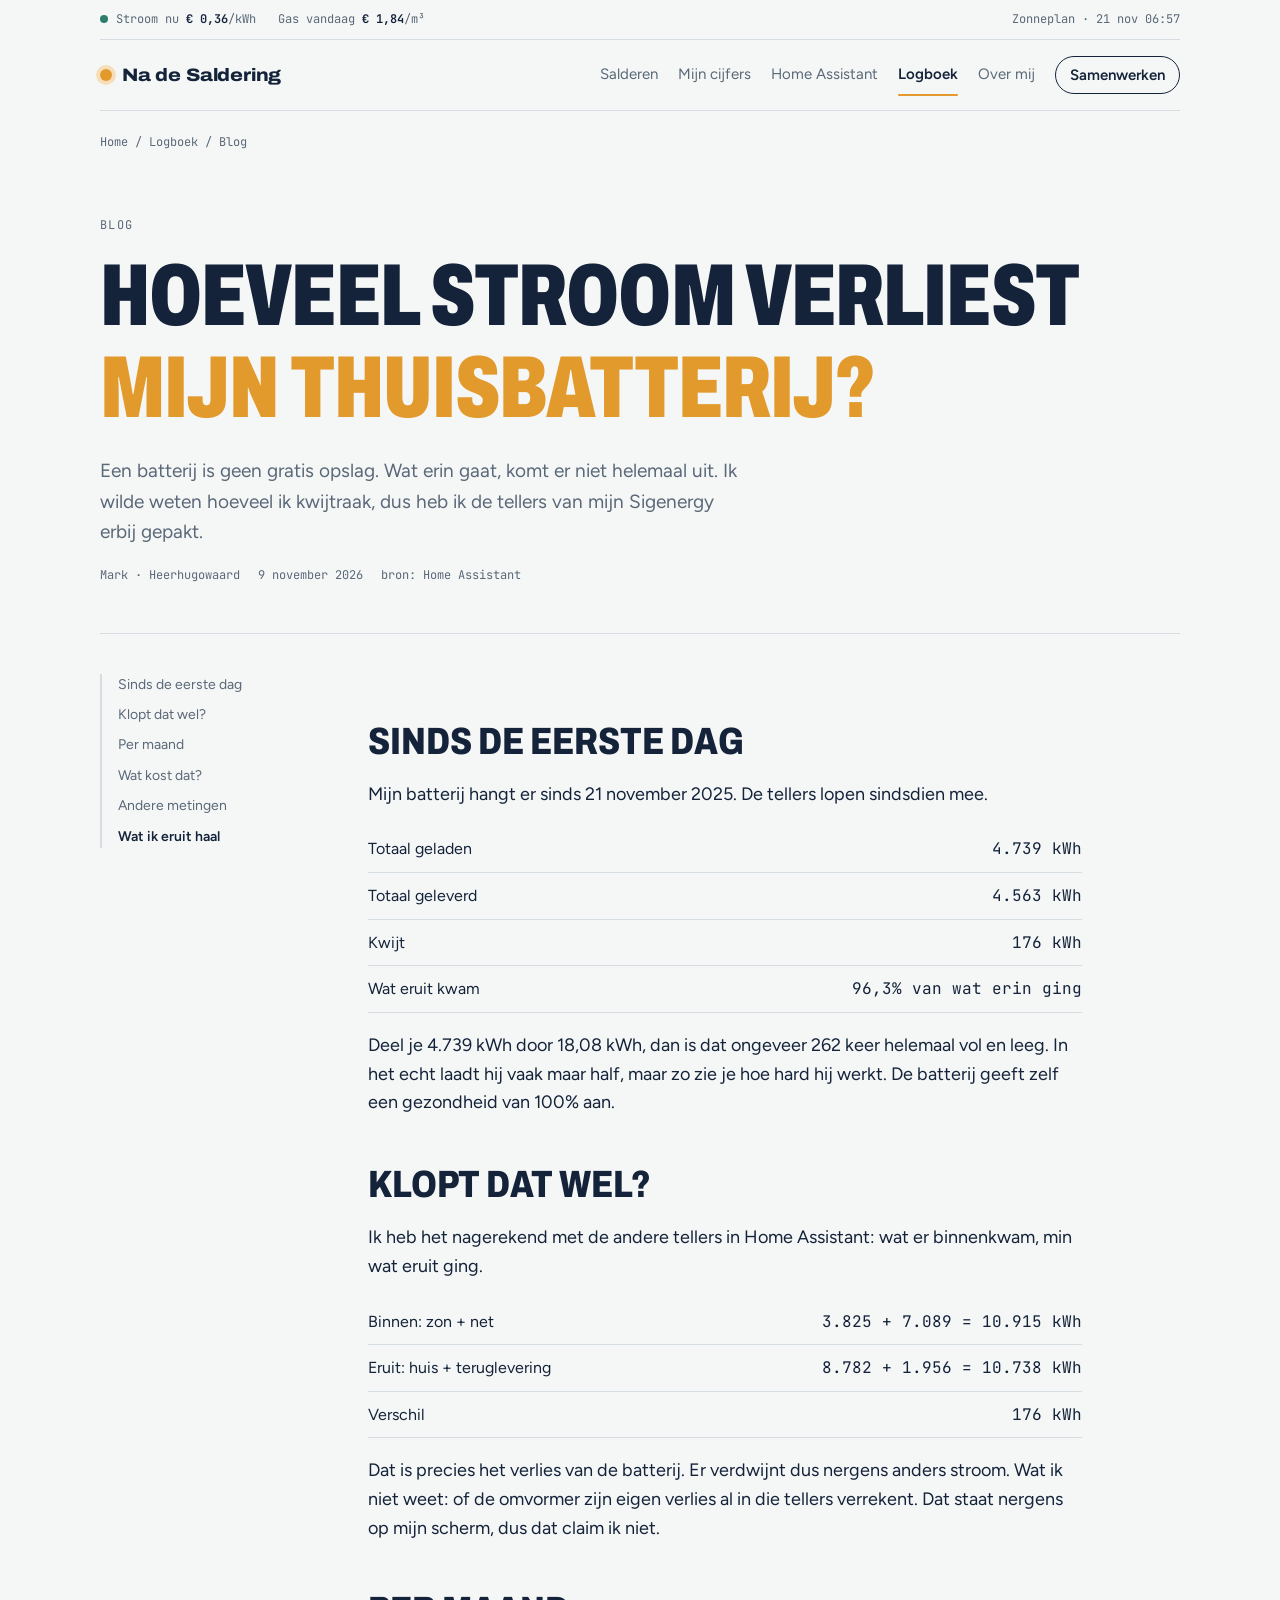
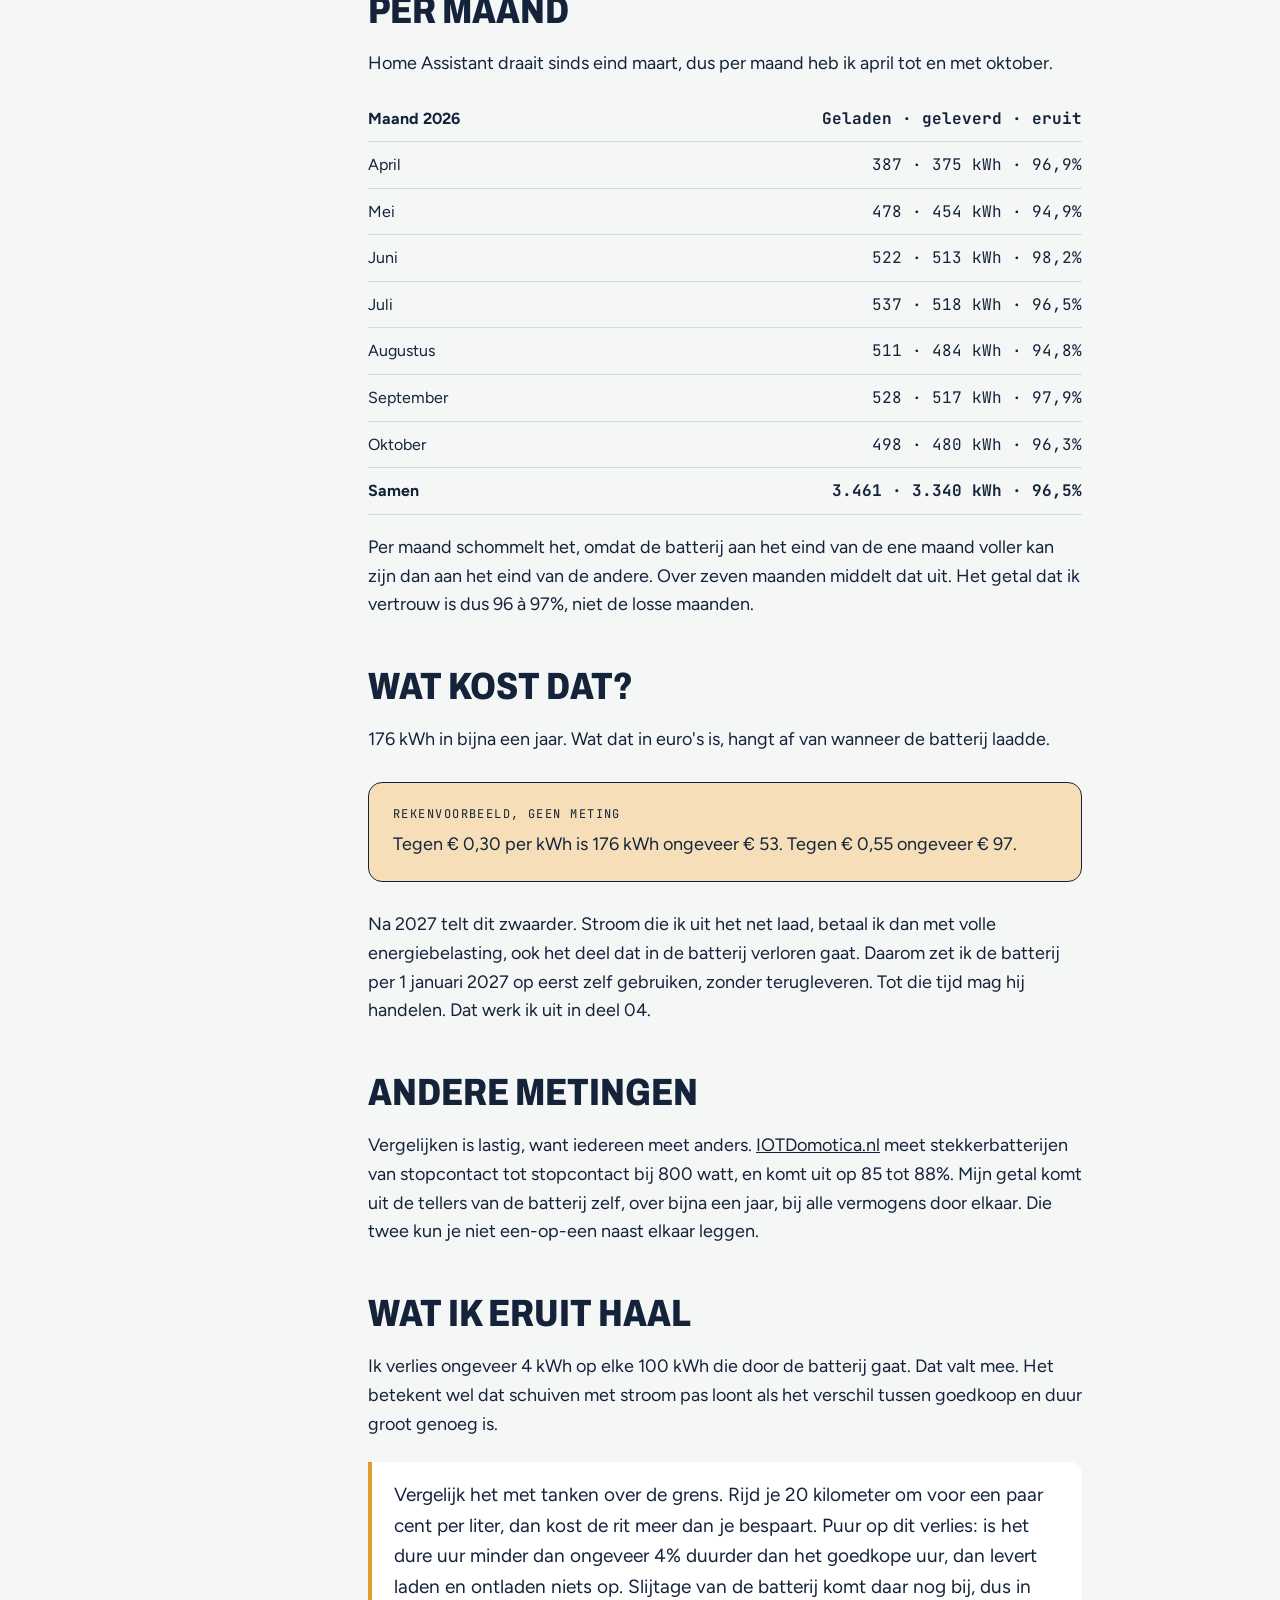
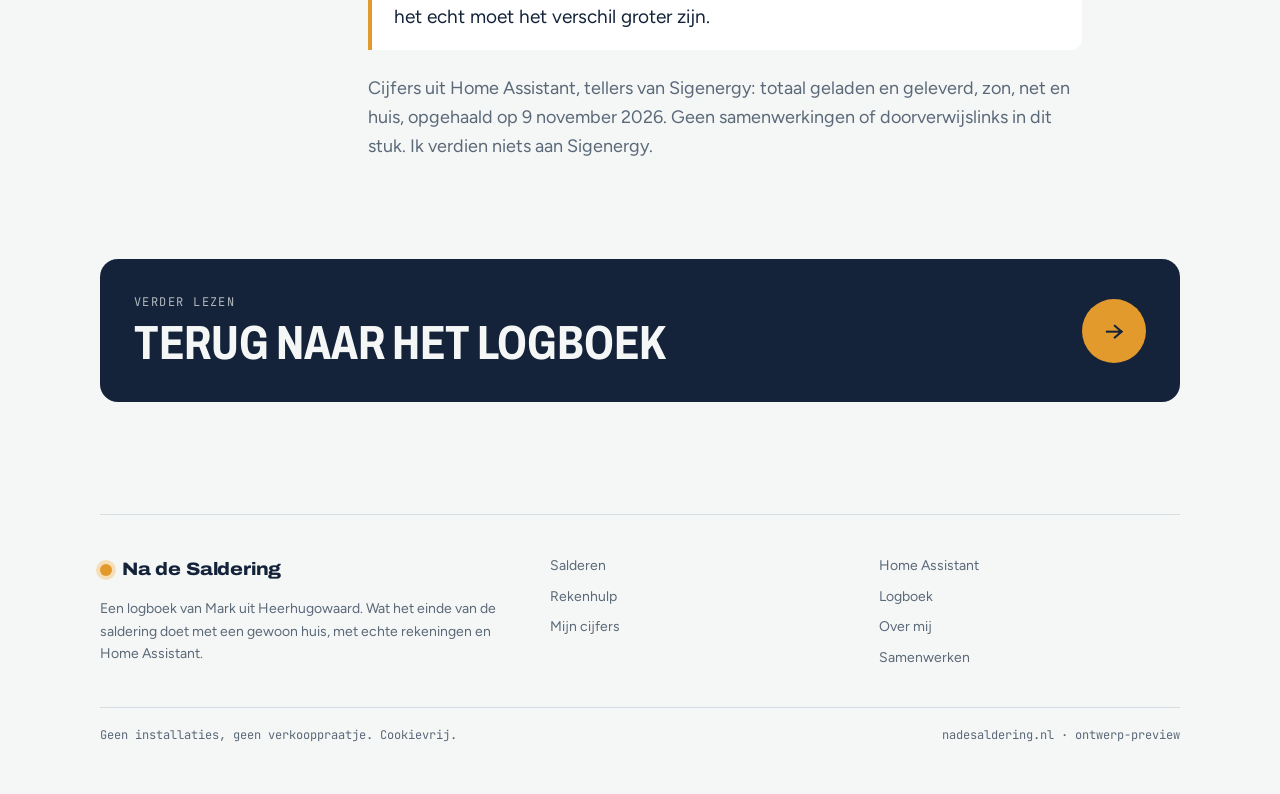
==== batterij-rendement.html @ 63f134e2 "Dagcijfers 21-11-2026 Co-Authored-By: Claude Opus 5.5 <noreply@anthropic.com> Claude-Session: https:" ====
<!doctype html><html lang="nl"><head><meta charset="utf-8"><meta name="viewport" content="width=device-width,initial-scale=1,viewport-fit=cover"><title>Blog: Hoeveel stroom verliest <em>mijn thuisbatterij?</em> · Na de Saldering</title><meta name="description" content="Een batterij is geen gratis opslag. Wat erin gaat, komt er niet helemaal uit. Ik wilde weten hoeveel ik kwijtraak, dus heb ik de tellers van mijn Sigenergy erbij gepakt."><meta name="claude:viewport-fit-sides" content="cover"><link rel="preconnect" href="https://fonts.googleapis.com"><link rel="preconnect" href="https://fonts.gstatic.com" crossorigin><link rel="stylesheet" href="https://fonts.googleapis.com/css2?family=Archivo:wdth,wght@62..125,400..900&family=Figtree:wght@400;500;600&family=JetBrains+Mono:wght@400;600&display=swap"><link rel="stylesheet" href="style.css"><script>document.documentElement.classList.add("js")</script></head><body><div class="progress" aria-hidden="true"></div><a class="skip" href="#main">Naar de inhoud</a>
<div class="bar"><div class="wrap">
  <div class="ticker mono" aria-label="Prijzen bij mij thuis, momentopname">
    <span><i class="dot"></i>Stroom nu <b>€ 0,36</b>/kWh</span>
    <span>Gas vandaag <b>€ 1,84</b>/m³</span>
    <span class="t-src">Zonneplan · 21 nov 06:57</span>
  </div>
  <header class="top">
    <a class="logo" href="index.html"><i></i>Na de Saldering</a>
    <button class="menu-btn" aria-expanded="false" aria-controls="menu"><span></span>Menu</button>
    <nav class="top-nav" id="menu" aria-label="Hoofdmenu"><a href="salderen.html">Salderen</a><a href="mijn-cijfers.html">Mijn cijfers</a><a href="home-assistant.html">Home Assistant</a><a href="logboek.html" aria-current="page">Logboek</a><a href="over.html">Over mij</a><a href="samenwerken.html">Samenwerken</a></nav>
  </header>
</div></div><div class="wrap"><main id="main"><div class="crumbs"><a href="index.html">Home</a> / <a href="logboek.html">Logboek</a> / Blog</div><div class="phero" style="grid-template-columns:1fr"><div><div class="eyebrow">Blog</div><h1>Hoeveel stroom verliest <em>mijn thuisbatterij?</em></h1><p class="lede">Een batterij is geen gratis opslag. Wat erin gaat, komt er niet helemaal uit. Ik wilde weten hoeveel ik kwijtraak, dus heb ik de tellers van mijn Sigenergy erbij gepakt.</p><div class="meta-row"><span>Mark · Heerhugowaard</span><span>9 november 2026</span><span>bron: Home Assistant</span></div></div></div><section style="padding-top:40px"><div class="art-layout"><nav class="toc" aria-label="In dit deel"><a href="#totaal">Sinds de eerste dag</a><a href="#klopt">Klopt dat wel?</a><a href="#maand">Per maand</a><a href="#kost">Wat kost dat?</a><a href="#anders">Andere metingen</a><a href="#les">Wat ik eruit haal</a></nav><article class="prose"><h2 id="totaal">Sinds de eerste dag</h2>
<p>Mijn batterij hangt er sinds 21 november 2025. De tellers lopen sindsdien mee.</p>
<table><tr><td>Totaal geladen</td><td>4.739 kWh</td></tr><tr><td>Totaal geleverd</td><td>4.563 kWh</td></tr><tr><td>Kwijt</td><td>176 kWh</td></tr><tr><td>Wat eruit kwam</td><td>96,3% van wat erin ging</td></tr></table>
<p>Deel je 4.739 kWh door 18,08 kWh, dan is dat ongeveer 262 keer helemaal vol en leeg. In het echt laadt hij vaak maar half, maar zo zie je hoe hard hij werkt. De batterij geeft zelf een gezondheid van 100% aan.</p>
<h2 id="klopt">Klopt dat wel?</h2>
<p>Ik heb het nagerekend met de andere tellers in Home Assistant: wat er binnenkwam, min wat eruit ging.</p>
<table><tr><td>Binnen: zon + net</td><td>3.825 + 7.089 = 10.915 kWh</td></tr><tr><td>Eruit: huis + teruglevering</td><td>8.782 + 1.956 = 10.738 kWh</td></tr><tr><td>Verschil</td><td>176 kWh</td></tr></table>
<p>Dat is precies het verlies van de batterij. Er verdwijnt dus nergens anders stroom. Wat ik niet weet: of de omvormer zijn eigen verlies al in die tellers verrekent. Dat staat nergens op mijn scherm, dus dat claim ik niet.</p>
<h2 id="maand">Per maand</h2>
<p>Home Assistant draait sinds eind maart, dus per maand heb ik april tot en met oktober.</p>
<table><tr><td><b>Maand 2026</b></td><td><b>Geladen · geleverd · eruit</b></td></tr><tr><td>April</td><td>387 · 375 kWh · 96,9%</td></tr><tr><td>Mei</td><td>478 · 454 kWh · 94,9%</td></tr><tr><td>Juni</td><td>522 · 513 kWh · 98,2%</td></tr><tr><td>Juli</td><td>537 · 518 kWh · 96,5%</td></tr><tr><td>Augustus</td><td>511 · 484 kWh · 94,8%</td></tr><tr><td>September</td><td>528 · 517 kWh · 97,9%</td></tr><tr><td>Oktober</td><td>498 · 480 kWh · 96,3%</td></tr><tr><td><b>Samen</b></td><td><b>3.461 · 3.340 kWh · 96,5%</b></td></tr></table>
<p>Per maand schommelt het, omdat de batterij aan het eind van de ene maand voller kan zijn dan aan het eind van de andere. Over zeven maanden middelt dat uit. Het getal dat ik vertrouw is dus 96 à 97%, niet de losse maanden.</p>
<h2 id="kost">Wat kost dat?</h2>
<p>176 kWh in bijna een jaar. Wat dat in euro's is, hangt af van wanneer de batterij laadde.</p>
<div class="callout"><div class="eyebrow">Rekenvoorbeeld, geen meting</div><p>Tegen € 0,30 per kWh is 176 kWh ongeveer € 53. Tegen € 0,55 ongeveer € 97.</p></div>
<p>Na 2027 telt dit zwaarder. Stroom die ik uit het net laad, betaal ik dan met volle energiebelasting, ook het deel dat in de batterij verloren gaat. Daarom zet ik de batterij per 1 januari 2027 op eerst zelf gebruiken, zonder terugleveren. Tot die tijd mag hij handelen. Dat werk ik uit in deel 04.</p>
<h2 id="anders">Andere metingen</h2>
<p>Vergelijken is lastig, want iedereen meet anders. <a href="https://iotdomotica.nl/" rel="noopener">IOTDomotica.nl</a> meet stekkerbatterijen van stopcontact tot stopcontact bij 800 watt, en komt uit op 85 tot 88%. Mijn getal komt uit de tellers van de batterij zelf, over bijna een jaar, bij alle vermogens door elkaar. Die twee kun je niet een-op-een naast elkaar leggen.</p>
<h2 id="les">Wat ik eruit haal</h2>
<p>Ik verlies ongeveer 4 kWh op elke 100 kWh die door de batterij gaat. Dat valt mee. Het betekent wel dat schuiven met stroom pas loont als het verschil tussen goedkoop en duur groot genoeg is.</p>
<blockquote>Vergelijk het met tanken over de grens. Rijd je 20 kilometer om voor een paar cent per liter, dan kost de rit meer dan je bespaart. Puur op dit verlies: is het dure uur minder dan ongeveer 4% duurder dan het goedkope uur, dan levert laden en ontladen niets op. Slijtage van de batterij komt daar nog bij, dus in het echt moet het verschil groter zijn.</blockquote>
<p class="note">Cijfers uit Home Assistant, tellers van Sigenergy: totaal geladen en geleverd, zon, net en huis, opgehaald op 9 november 2026. Geen samenwerkingen of doorverwijslinks in dit stuk. Ik verdien niets aan Sigenergy.</p></article></div></section><section class="end rv"><a class="next" href="logboek.html"><div><div class="eyebrow">Verder lezen</div><h2>Terug naar het logboek</h2></div><span class="arr" aria-hidden="true">→</span></a></section></main><footer class="foot">
  <div><a class="logo" href="index.html"><i></i>Na de Saldering</a>
    <p>Een logboek van Mark uit Heerhugowaard. Wat het einde van de saldering doet met een gewoon huis, met echte rekeningen en Home Assistant.</p></div>
  <div><ul><li><a href="salderen.html">Salderen</a></li><li><a href="salderen.html#rekenhulp">Rekenhulp</a></li><li><a href="mijn-cijfers.html">Mijn cijfers</a></li></ul></div>
  <div><ul><li><a href="home-assistant.html">Home Assistant</a></li><li><a href="logboek.html">Logboek</a></li><li><a href="over.html">Over mij</a></li><li><a href="samenwerken.html">Samenwerken</a></li></ul></div>
  <div class="fine"><span>Geen installaties, geen verkooppraatje. Cookievrij.</span><span>nadesaldering.nl · ontwerp-preview</span></div>
</footer></div><script src="app.js"></script></body></html>
---- style.css ----
:root{
  --paper:#F5F7F6;      /* koel papierwit */
  --ink:#14233A;        /* inktblauw, meterkast */
  --muted:#5A6878;
  --line:#D6DDE2;
  --sun:#E39A2D;        /* zonnestroom */
  --sun-soft:#F6DFB8;
  --grid:#2F7D6B;       /* goedkoop uur */
  --card:#FFFFFF;
  --f-display:"Archivo","Arial Narrow",system-ui,sans-serif;
  --f-body:"Figtree",system-ui,-apple-system,"Segoe UI",sans-serif;
  --f-mono:"JetBrains Mono",ui-monospace,"SFMono-Regular",Menlo,monospace;
}
@media (prefers-color-scheme: dark){:root:not([data-theme="light"]){
  --paper:#0E1622;--ink:#E7ECF1;--muted:#9AA8B8;--line:#253246;--sun:#F0AE4A;--sun-soft:#3A2E1C;--grid:#4FB39B;--card:#152031;color-scheme:dark}}
:root[data-theme="dark"]{--paper:#0E1622;--ink:#E7ECF1;--muted:#9AA8B8;--line:#253246;--sun:#F0AE4A;--sun-soft:#3A2E1C;--grid:#4FB39B;--card:#152031;color-scheme:dark}

*{box-sizing:border-box}
body{background:var(--paper);color:var(--ink);font-family:var(--f-body);font-size:17px;line-height:1.6;
  padding-left:max(16px,env(safe-area-inset-left,0px));padding-right:max(16px,env(safe-area-inset-right,0px))}
.wrap{max-width:1080px;margin:0 auto}
a{color:inherit}
:focus-visible{outline:2px solid var(--sun);outline-offset:3px}
h1,h2,h3{font-family:var(--f-display);text-wrap:balance;margin:0;line-height:1.05}
.eyebrow{font-family:var(--f-mono);font-size:12px;letter-spacing:.12em;text-transform:uppercase;color:var(--muted)}
.mono{font-family:var(--f-mono);font-variant-numeric:tabular-nums}

/* top */
header.top{display:flex;justify-content:space-between;align-items:center;gap:16px;padding-block:22px;border-bottom:1px solid var(--line)}
.logo{font-family:var(--f-display);font-weight:800;font-stretch:115%;font-size:18px;letter-spacing:-.01em;display:flex;align-items:center;gap:10px}
.logo i{width:12px;height:12px;border-radius:50%;background:var(--sun);box-shadow:0 0 0 4px var(--sun-soft)}
nav.top-nav{display:flex;gap:20px;font-size:15px;color:var(--muted)}
nav.top-nav a{text-decoration:none}
nav.top-nav a:hover{color:var(--ink)}
@media (max-width:640px){nav.top-nav{display:none}}

/* hero */
.hero{display:grid;grid-template-columns:1.05fr 1fr;gap:48px;align-items:center;padding-block:56px 40px}
.hero>*{min-width:0}
.hero h1{font-size:clamp(40px,6.4vw,76px);font-weight:850;font-stretch:72%;letter-spacing:-.01em;text-transform:uppercase}
.hero h1 em{font-style:normal;color:var(--sun)}
.lede{font-size:19px;color:var(--muted);max-width:34em;margin:22px 0 28px}
.meter{display:inline-flex;align-items:stretch;border:1.5px solid var(--ink);border-radius:6px;overflow:hidden;background:var(--card)}
.meter .cell{padding:10px 14px;text-align:center;border-right:1px solid var(--line)}
.meter .cell:last-child{border-right:0}
.meter b{display:block;font-family:var(--f-mono);font-size:30px;font-weight:600;font-variant-numeric:tabular-nums;line-height:1}
.meter span{font-family:var(--f-mono);font-size:10px;letter-spacing:.14em;text-transform:uppercase;color:var(--muted)}
.meter-cap{margin-top:10px;font-size:14px;color:var(--muted)}
@media (max-width:860px){.hero{grid-template-columns:1fr;gap:32px;padding-block:36px 24px}}

/* chart */
.chart{background:var(--card);border:1px solid var(--line);border-radius:14px;padding:18px 18px 14px}
.chart-head{display:flex;justify-content:space-between;gap:12px;align-items:baseline;flex-wrap:wrap}
.chart-head strong{font-family:var(--f-display);font-stretch:90%;font-size:18px}
canvas{display:block;width:100%;height:auto;aspect-ratio:16/10;max-width:100%}
.legend{display:flex;flex-wrap:wrap;gap:8px 18px;font-size:13px;color:var(--muted);margin-top:8px}
.legend i{display:inline-block;width:14px;height:4px;border-radius:2px;margin-right:6px;vertical-align:middle}
.days{display:flex;gap:4px;background:var(--paper);border-radius:999px;padding:3px}
.days button{font:600 12px var(--f-mono);border:0;background:none;color:var(--muted);padding:6px 10px;border-radius:999px;cursor:pointer}
.days button[aria-selected="true"]{background:var(--ink);color:var(--paper)}
.readout{display:flex;align-items:baseline;gap:10px;margin:10px 0 2px;font-size:13px;color:var(--muted)}
.readout b{font-size:26px;color:var(--ink);font-weight:600}
.readout #pgroup.low{color:var(--grid);font-weight:600}
.readout #pgroup.high{color:var(--sun);font-weight:600}
.chips{display:flex;flex-wrap:wrap;gap:8px;margin-top:12px}
.chip{font-family:var(--f-mono);font-size:12px;padding:6px 10px;border-radius:999px;border:1px solid var(--line);color:var(--muted);transition:all .35s}
.chip.on{background:var(--grid);border-color:var(--grid);color:#fff}
.note{font-size:12px;color:var(--muted);margin-top:10px}

/* sections */
section{padding-block:56px;border-top:1px solid var(--line)}
.sec-head{display:grid;grid-template-columns:220px 1fr;gap:24px;margin-bottom:28px}
.sec-head h2{font-size:clamp(28px,4vw,44px);font-weight:800;font-stretch:80%;text-transform:uppercase}
@media (max-width:720px){.sec-head{grid-template-columns:1fr;gap:8px}}

/* before/after */
.compare{display:grid;grid-template-columns:1fr 1fr;gap:0;border:1.5px solid var(--ink);border-radius:14px;overflow:hidden}
.compare>div{padding:26px;min-width:0}
.compare>div+div{border-left:1.5px solid var(--ink);background:var(--sun-soft)}
.compare h3{font-size:22px;font-stretch:90%;margin:6px 0 12px}
.compare ul{margin:0;padding-left:18px;display:grid;gap:8px}
@media (max-width:720px){.compare{grid-template-columns:1fr}.compare>div+div{border-left:0;border-top:1.5px solid var(--ink)}}

/* logbook */
.log{display:grid;gap:14px}
.entry{display:grid;grid-template-columns:120px 1fr auto;gap:24px;align-items:start;padding:22px 24px;background:var(--card);border:1px solid var(--line);border-radius:12px;transition:transform .25s, border-color .25s}
.entry:hover{transform:translateX(4px);border-color:var(--sun)}
.entry>*{min-width:0}
.entry .no{font-family:var(--f-mono);font-size:13px;color:var(--muted)}
.entry h3{font-size:24px;font-stretch:88%;font-weight:750;margin-bottom:6px}
.entry p{margin:0;color:var(--muted)}
.stamp{font-family:var(--f-mono);font-size:11px;letter-spacing:.12em;text-transform:uppercase;border:1.5px solid var(--sun);color:var(--sun);padding:5px 9px;border-radius:4px;transform:rotate(-3deg);white-space:nowrap}
@media (max-width:720px){.entry{grid-template-columns:1fr;gap:8px}.stamp{justify-self:start}}

/* questions */
.qs{display:grid;grid-template-columns:repeat(2,1fr);gap:0;counter-reset:q}
.qs li{list-style:none;padding:18px 0;border-bottom:1px solid var(--line);font-family:var(--f-display);font-stretch:90%;font-size:21px;font-weight:600;padding-right:24px}
.qs li span{display:block;font-family:var(--f-body);font-size:15px;font-weight:400;color:var(--muted);margin-top:4px}
.qs{padding:0;margin:0}
@media (max-width:720px){.qs{grid-template-columns:1fr}}

/* about */
.about{display:grid;grid-template-columns:1fr 1fr;gap:40px}
.about>*{min-width:0}
.about p{margin:0 0 14px;max-width:36em}
.promise{border-left:3px solid var(--grid);padding:4px 0 4px 20px}
.promise h3{font-size:20px;font-stretch:90%;margin-bottom:10px}
.promise ul{margin:0;padding-left:18px;display:grid;gap:6px;color:var(--muted)}
@media (max-width:720px){.about{grid-template-columns:1fr}}

/* my numbers */
.intro{color:var(--muted);max-width:40em;margin:-8px 0 24px}
.tiles{display:grid;grid-template-columns:repeat(4,1fr);gap:12px}
.tile{background:var(--card);border:1px solid var(--line);border-radius:12px;padding:18px;min-width:0}
.tile b{display:block;font-size:clamp(28px,3.6vw,40px);font-weight:600;line-height:1.1;margin:8px 0 4px}
.tile small{font-size:13px;color:var(--muted)}
.tile.sun b{color:var(--sun)}
@media (max-width:820px){.tiles{grid-template-columns:repeat(2,1fr)}}
.bars-card{margin:16px 0 0;background:var(--card);border:1px solid var(--line);border-radius:14px;padding:18px}
.bars{display:grid;grid-template-columns:repeat(12,1fr);gap:6px;height:240px;align-items:end;margin-top:14px;border-bottom:1px solid var(--line)}
.bars .m{display:flex;flex-direction:column;align-items:center;height:100%;min-width:0;position:relative}
.bars .pair{flex:1;display:flex;align-items:flex-end;gap:2px;width:100%;justify-content:center}
.bars .b{width:42%;max-width:16px;border-radius:3px 3px 0 0;height:0;transition:height 1s cubic-bezier(.2,.7,.2,1)}
.bars .b.a{background:var(--ink)}
.bars .b.t{background:var(--sun)}
.bars .lbl{font-family:var(--f-mono);font-size:10px;color:var(--muted);position:absolute;bottom:-20px}
.bars .m:hover .tip,.bars .m:focus .tip{opacity:1}
.tip{position:absolute;bottom:calc(100% - 8px);left:50%;transform:translateX(-50%);background:var(--ink);color:var(--paper);font-family:var(--f-mono);font-size:11px;padding:6px 8px;border-radius:6px;white-space:nowrap;opacity:0;pointer-events:none;transition:opacity .2s;z-index:2}
.bars-card .legend{margin-top:28px}
.bars-card{overflow:hidden}
.bars .m:nth-child(-n+3) .tip{left:0;transform:none}
.bars .m:nth-last-child(-n+3) .tip{left:auto;right:0;transform:none}
.insight{display:grid;grid-template-columns:1.1fr 1fr;gap:28px;margin-top:16px;border:1.5px solid var(--ink);border-radius:14px;padding:26px;background:var(--card)}
.insight>*{min-width:0}
.insight h3{font-size:clamp(22px,2.6vw,30px);font-stretch:85%;margin:8px 0 12px}
.insight p{margin:0;color:var(--muted)}
.sum{background:var(--paper);border-radius:10px;padding:16px 18px;font-size:14px}
.sum>div{display:flex;justify-content:space-between;gap:12px;padding:4px 0}
.sum .tot{border-top:1.5px solid var(--ink);margin-top:4px;padding-top:8px;font-weight:600}
.sum .big span:last-child{color:var(--sun);font-size:22px}
.sum .gap{height:10px}
.sum-note{font-family:var(--f-body);font-size:12px;margin:10px 0 0!important}
@media (max-width:760px){.insight{grid-template-columns:1fr;padding:20px}}
.who{display:grid;grid-template-columns:150px 1fr;gap:24px;align-items:start}
.who>*{min-width:0}
.who img{width:100%;height:auto;border-radius:12px;display:block;filter:saturate(.9)}
.setup{margin:18px 0 0;display:grid;gap:0;border-top:1px solid var(--line)}
.setup div{display:flex;justify-content:space-between;gap:12px;padding:8px 0;border-bottom:1px solid var(--line);font-size:15px}
.setup dt{color:var(--muted)}
.setup dd{margin:0;font-weight:600;text-align:right}
@media (max-width:520px){.who{grid-template-columns:1fr}.who img{max-width:160px}}

/* ticker + home */
.ticker{display:flex;flex-wrap:wrap;gap:6px 22px;align-items:center;font-size:12px;padding:10px 0;color:var(--muted);border-bottom:1px solid var(--line)}
.ticker b{color:var(--ink);font-weight:600}
.ticker .t-src{margin-left:auto}
.ticker .dot{display:inline-block;width:8px;height:8px;border-radius:50%;background:var(--grid);margin-right:8px;vertical-align:0}
@media (prefers-reduced-motion:no-preference){.ticker .dot{animation:pulse 2s ease-in-out infinite}@keyframes pulse{50%{opacity:.3}}}
@media (max-width:520px){.ticker .t-src{margin-left:0}}
.home-grid{display:grid;grid-template-columns:repeat(3,1fr);gap:12px}
.hcard{background:var(--card);border:1px solid var(--line);border-left:4px solid var(--ink);border-radius:10px;padding:16px 18px;min-width:0}
.hcard span{display:block;font-size:14px;color:var(--muted)}
.hcard b{display:block;font-size:clamp(26px,3vw,34px);font-weight:600;margin-top:4px}
.hcard small{font-size:14px;color:var(--muted);font-weight:400}
.hcard.c-sun{border-left-color:var(--sun)}.hcard.c-bat{border-left-color:var(--grid)}
@media (max-width:720px){.home-grid{grid-template-columns:repeat(2,1fr)}}
.selfuse{display:flex;align-items:baseline;gap:12px;flex-wrap:wrap;margin:-4px 0 18px;font-size:15px;color:var(--muted)}
.selfuse b{font-size:28px;color:var(--grid);font-weight:600}

/* month log */
.monthlog{margin-top:16px;background:var(--card);border:1px solid var(--line);border-radius:14px;padding:24px}
.monthlog h3{font-size:clamp(22px,2.6vw,30px);font-stretch:85%;margin-top:8px}
.mrow{display:grid;grid-template-columns:90px 1fr 1fr 70px 1.4fr;gap:14px;padding:12px 0;border-top:1px solid var(--line);font-size:14px;align-items:start}
.mrow>*{min-width:0}
.mhead{font-family:var(--f-mono);font-size:11px;letter-spacing:.1em;text-transform:uppercase;color:var(--muted);border-top:0}
.mrow.pending{color:var(--muted)}
@media (max-width:720px){.mhead{display:none}.mrow{grid-template-columns:1fr 1fr;gap:4px 12px}.mrow>span:first-child,.mrow>span:last-child{grid-column:1/-1}}

/* home assistant */
.inv{display:grid;grid-template-columns:repeat(4,1fr);gap:12px}
.inv-card{background:var(--card);border:1px solid var(--line);border-radius:14px;padding:20px;min-width:0}
.inv-card.big{grid-column:span 2;grid-row:span 2}
.inv-head{display:flex;align-items:center;gap:10px;margin-bottom:12px}
.inv-head h3{font-size:20px;font-stretch:90%}
.inv-ico{width:34px;height:34px;border-radius:10px;background:var(--paper);display:grid;place-items:center;font-size:17px}
.kit{list-style:none;margin:0;padding:0}
.kit li{padding:10px 0;border-top:1px solid var(--line)}
.kit li:first-child{border-top:0}
.kit b{display:block;font-size:16px}
.kit span{font-size:14px;color:var(--muted)}
.tags{list-style:none;margin:0;padding:0;display:flex;flex-wrap:wrap;gap:6px}
.tags li{font-size:13px;padding:5px 10px;border-radius:999px;background:var(--paper);border:1px solid var(--line)}
@media (max-width:900px){.inv{grid-template-columns:1fr 1fr}.inv-card.big{grid-column:1/-1;grid-row:auto}}
@media (max-width:520px){.inv{grid-template-columns:1fr}}
.sub{font-size:clamp(22px,2.6vw,30px);font-stretch:85%;margin:40px 0 16px}
.autos{display:grid;gap:12px}
.auto{display:grid;grid-template-columns:1fr auto 2fr;gap:18px;align-items:start;background:var(--card);border:1px solid var(--line);border-radius:12px;padding:18px 22px}
.auto>*{min-width:0}
.auto .eyebrow{display:block;margin-bottom:4px}
.auto .when{font-family:var(--f-display);font-stretch:90%;font-size:19px;font-weight:650}
.auto .then{color:var(--muted)}
.auto .then b{color:var(--ink)}
.auto .arrow{font-size:24px;color:var(--grid);line-height:1.6}
.auto.todo{border-style:dashed;border-color:var(--sun)}
.auto.todo .arrow{color:var(--sun)}
.receipt{display:flex;justify-content:space-between;gap:10px;flex-wrap:wrap;margin-top:10px;padding:10px 12px;background:var(--paper);border-radius:8px;font-size:12px;color:var(--ink)}
.receipt b{color:var(--grid)}
@media (max-width:720px){.auto{grid-template-columns:1fr;gap:6px}.auto .arrow{transform:rotate(90deg);justify-self:start}}
.timeline{list-style:none;margin:0 0 0 7px;padding:0;border-left:2px solid var(--line)}
.timeline li{position:relative;padding:0 0 18px 24px;display:grid;grid-template-columns:120px 1fr;gap:12px}
.timeline li>*{min-width:0}
.timeline li::before{content:"";position:absolute;left:-8px;top:6px;width:12px;height:12px;border-radius:50%;background:var(--card);border:2px solid var(--grid)}
.timeline li.now::before{background:var(--sun);border-color:var(--sun);box-shadow:0 0 0 5px var(--sun-soft)}
.timeline time{font-family:var(--f-mono);font-size:13px;color:var(--muted);padding-top:2px}
@media (max-width:520px){.timeline li{grid-template-columns:1fr;gap:2px}}

/* battery flows */
.flows{margin-top:16px;background:var(--card);border:1px solid var(--line);border-radius:14px;padding:24px}
.flows-head{display:flex;justify-content:space-between;gap:12px;flex-wrap:wrap;align-items:flex-end;margin-bottom:20px}
.flows-head h3{font-size:clamp(22px,2.6vw,30px);font-stretch:85%;margin-top:8px}
.flow{display:grid;grid-template-columns:150px 1fr;gap:16px;align-items:center;margin-bottom:14px}
.flow>*{min-width:0}
.flow-lbl b{display:block;font-family:var(--f-display);font-size:20px;font-stretch:90%}
.flow-lbl span{font-size:12px;color:var(--muted)}
.stack{display:flex;height:46px;border-radius:8px;overflow:hidden;background:var(--paper)}
.seg{width:0;display:flex;align-items:center;padding:0 10px;overflow:hidden;transition:width 1.1s cubic-bezier(.2,.7,.2,1)}
.seg em{font-style:normal;font-family:var(--f-mono);font-size:12px;white-space:nowrap;color:#fff}
.s-sun{background:var(--sun)}.s-bat{background:var(--grid)}.s-house{background:#6C7FA0}.s-grid{background:var(--ink)}
.s-grid em{color:var(--paper)}.s-sun em{color:#14233A}
.flow-legend{display:flex;flex-wrap:wrap;gap:8px 18px;font-size:13px;color:var(--muted);margin:4px 0 22px}
.flow-legend i{display:inline-block;width:12px;height:12px;border-radius:3px;margin-right:6px;vertical-align:-1px}
.trade{display:grid;grid-template-columns:auto auto 1fr;gap:24px;align-items:center;border-top:1.5px solid var(--ink);padding-top:20px}
.trade>*{min-width:0}
.trade-num b{display:block;font-size:clamp(30px,3.6vw,42px);font-weight:600;color:var(--grid);line-height:1}
.trade-num span{font-size:13px;color:var(--muted);display:block;max-width:12em;margin-top:6px}
.trade p{margin:0;color:var(--muted)}
@media (max-width:820px){.trade{grid-template-columns:1fr 1fr}.trade p{grid-column:1/-1}}
@media (max-width:560px){.seg .w{display:none}.flow{grid-template-columns:1fr;gap:6px}.flows{padding:18px}.seg em{font-size:10px}.seg{padding:0 6px}}

footer{border-top:1px solid var(--line);padding-block:28px 40px;font-size:14px;color:var(--muted);display:flex;justify-content:space-between;gap:16px;flex-wrap:wrap}

/* load motion */
@media (prefers-reduced-motion:no-preference){
  .hero h1,.lede,.meter{animation:rise .8s cubic-bezier(.2,.7,.2,1) both}
  .lede{animation-delay:.1s}.meter{animation-delay:.2s}
  @keyframes rise{from{transform:translateY(14px)}to{transform:none}}
}

/* ===== multi-page additions ===== */
@view-transition{navigation:auto}
html{scroll-behavior:smooth}
@media (prefers-reduced-motion:reduce){html{scroll-behavior:auto}}
body{margin:0}
.skip{position:absolute;left:-9999px}.skip:focus{left:16px;top:8px;background:var(--ink);color:var(--paper);padding:8px 12px;border-radius:6px;z-index:20}

/* header: sticky glass bar with active state + mobile menu */
.bar{position:sticky;top:0;z-index:10;background:color-mix(in srgb,var(--paper) 86%,transparent);backdrop-filter:saturate(1.4) blur(10px);-webkit-backdrop-filter:saturate(1.4) blur(10px);margin-inline:calc(-1 * max(16px,env(safe-area-inset-left,0px)));padding-inline:max(16px,env(safe-area-inset-left,0px))}
.bar .wrap{position:relative}
header.top{padding-block:16px}
.logo{text-decoration:none}
nav.top-nav a{position:relative;padding:6px 0}
nav.top-nav a[aria-current="page"]{color:var(--ink);font-weight:600}
nav.top-nav a[aria-current="page"]::after{content:"";position:absolute;left:0;right:0;bottom:-2px;height:2px;border-radius:2px;background:var(--sun)}
nav.top-nav a::before{content:"";position:absolute;left:0;right:100%;bottom:-2px;height:2px;background:var(--line);transition:right .3s}
nav.top-nav a:hover::before{right:0}
.menu-btn{display:none;border:1.5px solid var(--ink);background:var(--card);color:var(--ink);border-radius:999px;padding:8px 14px;font:600 13px var(--f-mono);cursor:pointer}
.menu-btn span{display:inline-block;width:14px;height:2px;background:currentColor;vertical-align:middle;margin-right:8px;box-shadow:0 -4px 0 currentColor,0 4px 0 currentColor}
@media (max-width:820px){
  .menu-btn{display:inline-block}
  nav.top-nav{display:none;position:absolute;top:100%;left:0;right:0;flex-direction:column;gap:0;background:var(--card);border:1px solid var(--line);border-radius:14px;padding:8px 18px;box-shadow:0 18px 40px rgba(20,35,58,.14)}
  nav.top-nav.open{display:flex}
  nav.top-nav a{padding:14px 0;border-bottom:1px solid var(--line);font-size:17px;color:var(--ink)}
  nav.top-nav a:last-child{border-bottom:0}
  nav.top-nav a::before,nav.top-nav a[aria-current="page"]::after{display:none}
  nav.top-nav a[aria-current="page"]{color:var(--sun)}
}
@media (min-width:821px) and (max-width:980px){nav.top-nav{gap:14px;font-size:14px}}

/* sub-page hero */
.phero{display:grid;grid-template-columns:1.4fr 1fr;gap:48px;align-items:end;padding-block:64px 48px}
.phero>*{min-width:0}
.phero h1{font-size:clamp(40px,7vw,88px);font-weight:850;font-stretch:70%;text-transform:uppercase;letter-spacing:-.01em;margin-top:14px}
.phero h1 em{font-style:normal;color:var(--sun)}
.phero .lede{margin-bottom:0}
.kpi{background:var(--ink);color:var(--paper);border-radius:18px;padding:26px;position:relative;overflow:hidden}
.kpi::after{content:"";position:absolute;right:-60px;top:-60px;width:180px;height:180px;border-radius:50%;background:radial-gradient(circle,var(--sun) 0,transparent 70%);opacity:.45}
.kpi .eyebrow{color:color-mix(in srgb,var(--paper) 70%,transparent)}
.kpi b{display:block;font-family:var(--f-mono);font-size:clamp(40px,5vw,60px);font-weight:600;line-height:1;margin:14px 0 8px;font-variant-numeric:tabular-nums}
.kpi p{margin:0;font-size:15px;color:color-mix(in srgb,var(--paper) 78%,transparent)}
.crumbs{font-family:var(--f-mono);font-size:12px;color:var(--muted);padding-top:22px}
.crumbs a{text-decoration:none}.crumbs a:hover{color:var(--ink)}
@media (max-width:820px){.phero{grid-template-columns:1fr;gap:28px;padding-block:28px 32px}}

/* scroll reveal */
@media (prefers-reduced-motion:no-preference){
  .js .rv{opacity:0;transform:translateY(22px);transition:opacity .7s cubic-bezier(.2,.7,.2,1),transform .7s cubic-bezier(.2,.7,.2,1)}
  .js .rv.in{opacity:1;transform:none}
  .phero h1,.phero .lede,.kpi{animation:rise .8s cubic-bezier(.2,.7,.2,1) both}
  .phero .lede{animation-delay:.1s}.kpi{animation-delay:.2s}
}

/* home: three doors */
.doors{display:grid;grid-template-columns:repeat(3,1fr);gap:14px}
.door{position:relative;display:flex;flex-direction:column;gap:10px;min-height:300px;padding:26px;border-radius:18px;background:var(--card);border:1px solid var(--line);text-decoration:none;overflow:hidden;transition:transform .35s cubic-bezier(.2,.7,.2,1),border-color .35s,box-shadow .35s}
.door:hover{transform:translateY(-6px);border-color:var(--ink);box-shadow:0 22px 40px rgba(20,35,58,.12)}
.door .num{font-family:var(--f-mono);font-size:clamp(38px,4.4vw,54px);font-weight:600;line-height:1;margin-top:auto}
.door h3{font-size:clamp(26px,2.8vw,34px);font-stretch:78%;font-weight:800;text-transform:uppercase}
.door p{margin:0;color:var(--muted);font-size:15px}
.door .go{font-family:var(--f-mono);font-size:13px;display:flex;align-items:center;gap:8px}
.door .go i{display:inline-block;transition:transform .3s}
.door:hover .go i{transform:translateX(6px)}
.door.d-sun .num{color:var(--sun)}.door.d-bat .num{color:var(--grid)}
.door.d-dark{background:var(--ink);color:var(--paper);border-color:var(--ink)}
.door.d-dark p{color:color-mix(in srgb,var(--paper) 75%,transparent)}
.door.d-dark .num{color:var(--sun)}
.door svg{position:absolute;right:-20px;top:-20px;width:140px;height:140px;opacity:.12}
@media (max-width:900px){.doors{grid-template-columns:1fr}.door{min-height:0}}

/* prose (articles + explainers) */
.prose{max-width:42em}
.prose h2{font-size:clamp(26px,3.4vw,38px);font-stretch:82%;font-weight:800;text-transform:uppercase;margin:48px 0 14px}
.prose h3{font-size:22px;font-stretch:90%;margin:28px 0 8px}
.prose p,.prose li{font-size:18px}
.prose ul,.prose ol{padding-left:22px;display:grid;gap:6px}
.prose table{width:100%;border-collapse:collapse;font-size:16px;margin:12px 0}
.prose td{padding:10px 0;border-bottom:1px solid var(--line)}
.prose td:last-child{text-align:right;font-family:var(--f-mono);font-variant-numeric:tabular-nums}
.prose blockquote{margin:24px 0;padding:18px 22px;border-left:4px solid var(--sun);background:var(--card);border-radius:0 12px 12px 0;font-size:19px}
.callout{margin:28px 0;padding:22px 24px;border-radius:14px;background:var(--sun-soft);border:1.5px solid var(--ink)}
.callout p{margin:0}
.callout .eyebrow{color:var(--ink);margin-bottom:6px}
.art-layout{display:grid;grid-template-columns:220px 1fr;gap:48px;align-items:start}
.art-layout>*{min-width:0}
.toc{position:sticky;top:96px;font-size:14px;border-left:2px solid var(--line);padding-left:16px;display:grid;gap:8px}
.toc a{text-decoration:none;color:var(--muted)}
.toc a.on{color:var(--ink);font-weight:600}
.meta-row{display:flex;flex-wrap:wrap;gap:8px 18px;font-family:var(--f-mono);font-size:12px;color:var(--muted);margin-top:18px}
.progress{position:fixed;left:0;top:0;height:3px;background:var(--sun);width:0;z-index:30}
@media (max-width:900px){.art-layout{grid-template-columns:1fr;gap:0}.toc{display:none}}

/* calculator */
.calc{display:grid;grid-template-columns:1fr 1fr;border:1.5px solid var(--ink);border-radius:18px;overflow:hidden;background:var(--card)}
.calc>*{min-width:0}
.calc-in{padding:28px;display:grid;gap:18px;align-content:start}
.calc-out{padding:28px;background:var(--ink);color:var(--paper);display:flex;flex-direction:column;gap:14px}
.calc label{display:grid;gap:6px;font-size:15px;font-weight:600}
.calc label small{font-weight:400;color:var(--muted);font-size:13px}
.field{display:flex;align-items:center;border:1.5px solid var(--line);border-radius:10px;background:var(--paper);overflow:hidden}
.field:focus-within{border-color:var(--ink)}
.field input{flex:1;min-width:0;border:0;background:none;padding:12px 14px;font:600 18px var(--f-mono);color:var(--ink)}
.field input:focus{outline:none}
.field span{padding:0 14px;font:13px var(--f-mono);color:var(--muted)}
.seg-ctl{display:grid;grid-template-columns:1fr 1fr;gap:4px;background:var(--paper);border-radius:12px;padding:4px}
.seg-ctl button{border:0;background:none;padding:10px;border-radius:9px;font:600 14px var(--f-body);color:var(--muted);cursor:pointer}
.seg-ctl button[aria-pressed="true"]{background:var(--ink);color:var(--paper)}
.calc-out .eyebrow{color:color-mix(in srgb,var(--paper) 70%,transparent)}
.calc-out .big{font-family:var(--f-mono);font-size:clamp(48px,6vw,72px);font-weight:600;line-height:1;color:var(--sun);font-variant-numeric:tabular-nums}
.calc-out .row{display:flex;justify-content:space-between;gap:12px;font:14px var(--f-mono);padding:6px 0;border-bottom:1px solid color-mix(in srgb,var(--paper) 18%,transparent)}
.calc-out p{margin:0;font-size:14px;color:color-mix(in srgb,var(--paper) 78%,transparent)}
.gauge{height:10px;border-radius:999px;background:color-mix(in srgb,var(--paper) 15%,transparent);overflow:hidden}
.gauge i{display:block;height:100%;width:0;background:var(--sun);border-radius:999px;transition:width .6s cubic-bezier(.2,.7,.2,1)}
.hide{display:none!important}
@media (max-width:760px){.calc{grid-template-columns:1fr}.calc-in,.calc-out{padding:22px}}

/* steps / tips */
.steps{display:grid;grid-template-columns:repeat(2,1fr);gap:14px;counter-reset:s}
.step{background:var(--card);border:1px solid var(--line);border-radius:14px;padding:22px 22px 22px 70px;position:relative;min-width:0}
.step::before{counter-increment:s;content:counter(s,decimal-leading-zero);position:absolute;left:22px;top:20px;font:600 20px var(--f-mono);color:var(--sun)}
.step h3{font-size:20px;font-stretch:90%;margin-bottom:6px}
.step p{margin:0;color:var(--muted);font-size:15px}
@media (max-width:720px){.steps{grid-template-columns:1fr}}

/* faq */
.faq{border-top:1px solid var(--line)}
.faq details{border-bottom:1px solid var(--line)}
.faq summary{list-style:none;cursor:pointer;padding:20px 40px 20px 0;position:relative;font-family:var(--f-display);font-stretch:90%;font-size:21px;font-weight:650}
.faq summary::-webkit-details-marker{display:none}
.faq summary::after{content:"+";position:absolute;right:4px;top:16px;font:400 26px var(--f-mono);color:var(--sun);transition:transform .3s}
.faq details[open] summary::after{transform:rotate(45deg)}
.faq details p{margin:0 0 20px;color:var(--muted);max-width:44em}

/* next page */
.next{display:flex;justify-content:space-between;align-items:center;gap:20px;padding:34px;border-radius:18px;background:var(--ink);color:var(--paper);text-decoration:none;margin-top:8px;transition:transform .3s}
.next:hover{transform:translateY(-4px)}
.next .eyebrow{color:color-mix(in srgb,var(--paper) 70%,transparent)}
.next h2{font-size:clamp(28px,4vw,48px);font-stretch:75%;text-transform:uppercase;margin-top:6px}
.next .arr{flex:none;width:64px;height:64px;border-radius:50%;background:var(--sun);color:#14233A;display:grid;place-items:center;font-size:28px;transition:transform .3s}
.next:hover .arr{transform:translateX(6px)}
section.end{border-top:0;padding-top:16px}

/* log overview */
a.entry{text-decoration:none;color:inherit}
.entry .go{font-family:var(--f-mono);font-size:13px;color:var(--sun);display:block;margin-top:10px}
.stamp.live{border-color:var(--grid);color:var(--grid)}

/* thermostat dial (warmtepomp) */
.dial{display:grid;grid-template-columns:auto 1fr;gap:28px;align-items:center;padding:26px;border-radius:18px;background:var(--card);border:1px solid var(--line)}
.dial>*{min-width:0}
.dial svg{width:160px;height:160px}
.dial h3{font-size:clamp(22px,2.6vw,30px);font-stretch:85%;margin:6px 0 10px}
.dial p{margin:0;color:var(--muted)}
@media (max-width:560px){.dial{grid-template-columns:1fr}.dial svg{width:140px;height:140px}}

/* footer */
footer.foot{display:grid;grid-template-columns:1.4fr 1fr 1fr;gap:28px;border-top:1px solid var(--line);padding-block:40px 48px;font-size:14px;color:var(--muted);margin-top:56px}
footer.foot .logo{color:var(--ink);margin-bottom:10px}
footer.foot ul{list-style:none;margin:0;padding:0;display:grid;gap:8px}
footer.foot a{text-decoration:none}footer.foot a:hover{color:var(--ink)}
footer.foot .fine{grid-column:1/-1;border-top:1px solid var(--line);padding-top:18px;display:flex;justify-content:space-between;gap:12px;flex-wrap:wrap;font-family:var(--f-mono);font-size:12px}
@media (max-width:720px){footer.foot{grid-template-columns:1fr 1fr}footer.foot>div:first-child{grid-column:1/-1}}

/* chart mode switch + gas facts */
.mode{display:grid;grid-template-columns:1fr 1fr;gap:4px;background:var(--paper);border-radius:12px;padding:4px;margin-bottom:14px}
.mode button{border:0;background:none;padding:9px;border-radius:9px;font:600 14px var(--f-body);color:var(--muted);cursor:pointer;transition:background .25s,color .25s}
.mode button[aria-selected="true"]{background:var(--ink);color:var(--paper)}
.gas-facts{display:grid;grid-template-columns:repeat(3,1fr);gap:8px;margin-top:12px}
.gas-facts>div{background:var(--paper);border-radius:10px;padding:10px 12px;min-width:0}
.gas-facts b{display:block;font-size:20px;font-weight:600}
.gas-facts div:last-child b{color:var(--sun)}
.gas-facts span{font-size:12px;color:var(--muted)}

/* samenwerken */
.offer{display:grid;grid-template-columns:repeat(3,1fr);gap:14px}
.offer-card{background:var(--card);border:1px solid var(--line);border-radius:18px;padding:26px;min-width:0;position:relative;overflow:hidden;transition:transform .35s cubic-bezier(.2,.7,.2,1),border-color .35s}
.offer-card:hover{transform:translateY(-6px);border-color:var(--ink)}
.offer-no{display:block;font-size:44px;font-weight:600;color:var(--sun);line-height:1;margin-bottom:18px}
.offer-card h3{font-size:24px;font-stretch:85%;margin-bottom:8px}
.offer-card p{margin:0;color:var(--muted);font-size:15px}
@media (max-width:860px){.offer{grid-template-columns:1fr}}
.rules{display:grid;grid-template-columns:repeat(2,1fr);gap:0;border:1.5px solid var(--ink);border-radius:18px;overflow:hidden;background:var(--card)}
.rule{padding:24px 26px;border-bottom:1px solid var(--line);min-width:0}
.rule:nth-child(odd){border-right:1px solid var(--line)}
.rule:nth-last-child(-n+2){border-bottom:0}
.rule b{display:flex;align-items:center;gap:10px;font-family:var(--f-display);font-stretch:88%;font-size:21px}
.rule b::before{content:"";width:10px;height:10px;border-radius:50%;background:var(--grid);flex:none}
.rule p{margin:8px 0 0;color:var(--muted);font-size:15px}
@media (max-width:720px){.rules{grid-template-columns:1fr}.rule:nth-child(odd){border-right:0}.rule:nth-last-child(2){border-bottom:1px solid var(--line)}}
.gears{display:grid;grid-template-columns:repeat(3,1fr);gap:14px}
.gear{display:flex;flex-direction:column;gap:6px;background:var(--card);border:1px solid var(--line);border-radius:16px;padding:22px;min-width:0}
.gear h3{font-size:21px;font-stretch:88%}
.gear p{margin:0;color:var(--muted);font-size:15px;flex:1}
.gear-foot{display:flex;justify-content:space-between;align-items:center;gap:10px;margin-top:12px;padding-top:12px;border-top:1px solid var(--line)}
.tag-free{font:11px var(--f-mono);letter-spacing:.08em;text-transform:uppercase;color:var(--grid);border:1px solid var(--grid);border-radius:999px;padding:4px 9px}
.gear-foot a{font:600 14px var(--f-mono);text-decoration:none}
.gear-foot a i{display:inline-block;transition:transform .25s;font-style:normal}
.gear-foot a:hover i{transform:translate(3px,-3px)}
@media (max-width:900px){.gears{grid-template-columns:1fr 1fr}}
@media (max-width:560px){.gears{grid-template-columns:1fr}}
.contact{display:flex;justify-content:space-between;align-items:center;gap:24px;flex-wrap:wrap;padding:34px;border-radius:18px;background:var(--sun-soft);border:1.5px solid var(--ink)}
.contact>div{min-width:0;flex:1 1 320px}
.contact h3{font-size:clamp(24px,3vw,34px);font-stretch:80%;text-transform:uppercase;margin:6px 0 8px}
.contact p{margin:0}
.contact-btn{font:600 14px var(--f-mono);padding:14px 20px;border-radius:999px;border:1.5px dashed var(--ink);color:var(--ink);opacity:.7}
.slide{width:100%;accent-color:var(--sun)}
.prose .calc p,.prose .calc label{font-size:15px}
.prose .calc .big{font-size:clamp(44px,5vw,64px)}

/* nav: samenwerken as pill */
@media (min-width:821px){nav.top-nav a[href="samenwerken.html"]{border:1.5px solid var(--ink);border-radius:999px;padding:6px 14px;color:var(--ink);font-weight:600;transition:background .25s,color .25s}
  nav.top-nav a[href="samenwerken.html"]:hover,nav.top-nav a[href="samenwerken.html"][aria-current="page"]{background:var(--ink);color:var(--paper)}
  nav.top-nav a[href="samenwerken.html"]::before,nav.top-nav a[href="samenwerken.html"]::after{display:none}}
@media (min-width:821px) and (max-width:1040px){nav.top-nav{gap:12px;font-size:14px}}
/* home: suppliers block */
.supplier{display:grid;grid-template-columns:1.3fr 1fr;gap:0;border-radius:20px;overflow:hidden;background:var(--ink);color:var(--paper);position:relative}
.supplier::before{content:"";position:absolute;left:-80px;bottom:-80px;width:260px;height:260px;border-radius:50%;background:radial-gradient(circle,var(--sun) 0,transparent 70%);opacity:.35}
.supplier>*{min-width:0;position:relative}
.sup-text{padding:34px}
.sup-text p{margin:0 0 24px;font-size:18px;color:color-mix(in srgb,var(--paper) 82%,transparent);max-width:34em}
.sup-btn{display:inline-flex;gap:10px;align-items:center;background:var(--sun);color:#14233A;text-decoration:none;font:600 15px var(--f-body);padding:14px 22px;border-radius:999px;transition:transform .25s}
.sup-btn:hover{transform:translateY(-2px)}
.sup-btn i{font-style:normal;transition:transform .25s}.sup-btn:hover i{transform:translateX(4px)}
.sup-list{list-style:none;margin:0;padding:34px;display:grid;gap:0;border-left:1px solid color-mix(in srgb,var(--paper) 15%,transparent);font-size:14px;align-content:center}
.sup-list li{padding:12px 0;border-bottom:1px solid color-mix(in srgb,var(--paper) 15%,transparent);display:flex;gap:14px}
.sup-list li:last-child{border-bottom:0}
.sup-list span{color:var(--sun)}
@media (max-width:760px){.supplier{grid-template-columns:1fr}.sup-list{border-left:0;border-top:1px solid color-mix(in srgb,var(--paper) 15%,transparent);padding:22px 26px}.sup-text{padding:26px}}

/* month log: aligned numbers */
.mrow .v2{display:grid;grid-template-columns:8.5ch 9.5ch;column-gap:12px}
.mrow .v1{display:grid;grid-template-columns:6.5ch}
.mrow .v1 span,.mrow .v2 span{text-align:right;font-variant-numeric:tabular-nums;white-space:nowrap}
.mrow .v2 span:last-child{color:var(--muted)}
.mrow{grid-template-columns:90px 19ch 19ch 7ch 1.4fr}
.mhead span:nth-child(2),.mhead span:nth-child(3){padding-left:0}
@media (max-width:720px){.mrow{grid-template-columns:1fr 1fr}.mrow .v2{grid-template-columns:auto auto;justify-content:start}.mrow .v1{justify-content:start}}
@media (max-width:720px){
  .mrow{grid-template-columns:1fr;gap:4px}
  .mrow .v2{grid-template-columns:6ch 8.5ch 9.5ch;column-gap:10px}
  .mrow .v1{grid-template-columns:6ch 8.5ch;column-gap:10px}
  .mrow .v1::before,.mrow .v2::before{font:11px var(--f-mono);letter-spacing:.06em;text-transform:uppercase;color:var(--muted);align-self:center}
  .mrow>.v2:nth-child(2)::before{content:"Af"}
  .mrow>.v2:nth-child(3)::before{content:"Terug"}
  .mrow>.v1:nth-child(4)::before{content:"Gas"}
  .mrow>span:last-child{margin-top:4px}
}

/* heat: gas vs heat pump */
.heat{border:1.5px solid var(--ink);border-radius:20px;overflow:hidden;background:var(--card)}
.heat-top{display:grid;grid-template-columns:1fr auto 1fr}
.heat-top>*{min-width:0}
.heat-side{padding:28px}
.heat-side.gas{background:var(--sun-soft)}
.heat-side.wp{background:var(--card)}
.heat-vs{display:grid;place-items:center;width:56px;font-size:14px;color:var(--muted);background:linear-gradient(90deg,var(--sun-soft) 50%,var(--card) 50%)}
.heat-price{display:flex;align-items:baseline;gap:10px;flex-wrap:wrap;margin:10px 0 14px}
.heat-price span{font-size:clamp(40px,5vw,60px);font-weight:600;line-height:1;font-variant-numeric:tabular-nums}
.heat-side.wp .heat-price span{color:var(--grid)}
.heat-price small{font:13px var(--f-body);color:var(--muted)}
.heat-bar{height:12px;border-radius:999px;background:color-mix(in srgb,var(--ink) 10%,transparent);overflow:hidden}
.heat-bar i{display:block;height:100%;border-radius:999px;transition:width .6s cubic-bezier(.2,.7,.2,1)}
.gas .heat-bar i{background:var(--sun)}.wp .heat-bar i{background:var(--grid)}
.heat-side p{margin:12px 0 0;font-size:12px;color:var(--muted)}
.heat-side p b{color:var(--ink)}
.heat-verdict{display:flex;align-items:baseline;gap:14px;flex-wrap:wrap;padding:22px 28px;background:var(--ink);color:var(--paper)}
.heat-verdict b{font:600 clamp(36px,4.6vw,56px) var(--f-mono);color:var(--sun);line-height:1;font-variant-numeric:tabular-nums}
.heat-verdict span{font-family:var(--f-display);font-stretch:85%;font-size:clamp(20px,2.4vw,28px);font-weight:700;text-transform:uppercase}
.heat.gas-wins .heat-verdict b{color:#F28C6B}
.heat-ctl{display:grid;grid-template-columns:1.3fr 1fr;gap:24px;padding:24px 28px;border-bottom:1px solid var(--line);align-items:end}
.heat-ctl>*{min-width:0}
.heat-ctl label{display:grid;gap:12px}
.seg-ctl.three{grid-template-columns:repeat(3,1fr)}
.seg-ctl.three button{font-size:13px;padding:10px 6px}
.heat-jan{display:grid;grid-template-columns:1fr auto;gap:24px;align-items:center;padding:24px 28px}
.heat-jan>*{min-width:0}
.heat-jan p{margin:6px 0 0;color:var(--muted)}
.jan-nums{display:flex;gap:28px}
.jan-nums span{display:block;font-size:12px;color:var(--muted)}
.jan-nums b{font-size:clamp(28px,3.4vw,40px);font-weight:600;font-variant-numeric:tabular-nums}
.jan-nums div:first-child b{color:var(--sun)}.jan-nums div:last-child b{color:var(--grid)}
.heat>.note{padding:0 28px 24px;margin:0}
@media (max-width:760px){.heat-top{grid-template-columns:1fr}.heat-vs{width:auto;height:36px;background:linear-gradient(180deg,var(--sun-soft) 50%,var(--card) 50%)}.heat-side,.heat-ctl,.heat-jan,.heat-verdict{padding:20px}.heat-ctl,.heat-jan{grid-template-columns:1fr}.heat>.note{padding:0 20px 20px}}
.prose .heat p,.prose .heat label{font-size:14px}

/* HA hub diagram */
.hub-wrap{display:grid;grid-template-columns:1fr 280px 1fr;gap:0;align-items:center;position:relative}
.hub-wrap>*{min-width:0}
.hub-col{display:grid;gap:14px;position:relative;z-index:1}
.node{display:grid;grid-template-columns:44px 1fr;gap:4px 14px;align-items:center;background:var(--card);border:1px solid var(--line);border-radius:16px;padding:16px 18px;position:relative;transition:transform .3s cubic-bezier(.2,.7,.2,1),border-color .3s,box-shadow .3s}
.node:hover{transform:translateY(-3px);border-color:var(--ink);box-shadow:0 14px 30px rgba(20,35,58,.1)}
.node>div{min-width:0}
.node h3{font-size:18px;font-stretch:90%;font-weight:700;line-height:1.15}
.node p{margin:3px 0 0;font-size:13.5px;color:var(--muted);line-height:1.4}
.node .role{grid-column:2;justify-self:start;font:600 10.5px var(--f-mono);letter-spacing:.1em;text-transform:uppercase;padding:3px 8px;border-radius:999px;margin-top:6px}
.node-ico{width:44px;height:44px;border-radius:12px;display:grid;place-items:center;background:var(--paper);color:var(--ink);grid-row:span 2}
.node-ico svg{width:24px;height:24px}
.r-ctl .node-ico{background:color-mix(in srgb,var(--grid) 14%,transparent);color:var(--grid)}
.r-price .node-ico{background:var(--sun-soft);color:#B06F10}
.r-meet .node-ico{background:color-mix(in srgb,#6C7FA0 18%,transparent);color:#4D6185}
.r-ctl .role{background:var(--grid);color:#fff}
.r-price .role{background:var(--sun);color:#14233A}
.r-meet .role{background:#6C7FA0;color:#fff}
/* connector lines toward the hub */
.node::after{content:"";position:absolute;top:50%;height:2px;width:44px;background:repeating-linear-gradient(90deg,var(--line) 0 6px,transparent 6px 10px);background-size:20px 2px}
.left .node::after{left:100%}
.right .node::after{right:100%}
@media (prefers-reduced-motion:no-preference){.node::after{animation:flow 1s linear infinite}.right .node::after{animation-direction:reverse}@keyframes flow{to{background-position:20px 0}}}
.r-ctl::after{background-image:repeating-linear-gradient(90deg,var(--grid) 0 6px,transparent 6px 10px)!important}
.r-price::after{background-image:repeating-linear-gradient(90deg,var(--sun) 0 6px,transparent 6px 10px)!important}
.r-meet::after{background-image:repeating-linear-gradient(90deg,#6C7FA0 0 6px,transparent 6px 10px)!important}
.hub{display:grid;justify-items:center;gap:16px;padding:0 44px;position:relative;z-index:2}
.hub-core{width:196px;height:196px;border-radius:50%;background:var(--ink);color:var(--paper);display:grid;place-items:center;align-content:center;gap:6px;text-align:center;position:relative;box-shadow:0 0 0 10px color-mix(in srgb,var(--ink) 8%,transparent),0 0 0 22px color-mix(in srgb,var(--ink) 4%,transparent)}
@media (prefers-reduced-motion:no-preference){.hub-core::before{content:"";position:absolute;inset:-10px;border-radius:50%;border:2px solid var(--sun);opacity:0;animation:ping 3s cubic-bezier(.2,.7,.2,1) infinite}@keyframes ping{0%{transform:scale(.92);opacity:.7}100%{transform:scale(1.25);opacity:0}}}
.hub-ico{width:46px;height:46px;border-radius:14px;background:var(--sun);color:#14233A;display:grid;place-items:center}
.hub-ico svg{width:28px;height:28px}
.hub-core b{font-family:var(--f-display);font-stretch:85%;font-size:21px;line-height:1.05}
.hub-core .mono{font-size:10.5px;color:color-mix(in srgb,var(--paper) 65%,transparent)}
.hub-stats{display:grid;grid-template-columns:1fr 1fr;gap:8px;width:100%}
.hub-stats div{background:var(--card);border:1px solid var(--line);border-radius:12px;padding:10px;text-align:center}
.hub-stats b{display:block;font-size:24px;font-weight:600}
.hub-stats span{font-size:10.5px;color:var(--muted)}
.hub-legend{display:flex;flex-wrap:wrap;gap:8px 22px;justify-content:center;margin-top:22px;font-size:12px;color:var(--muted)}
.hub-legend i{display:inline-block;width:18px;height:3px;border-radius:2px;margin-right:8px;vertical-align:middle}
.hub-legend .r-ctl{background:var(--grid)}.hub-legend .r-price{background:var(--sun)}.hub-legend .r-meet{background:#6C7FA0}
@media (max-width:1000px){
  .hub-wrap{grid-template-columns:1fr;gap:14px}
  .hub{order:-1;padding:0 0 10px}
  .hub-stats{max-width:320px}
  .hub-col{padding-left:22px;border-left:2px dashed var(--line);margin-left:10px}
  .node::after{left:auto!important;right:100%!important;width:22px;animation:none!important}
}
/* other groups */
.grps{display:grid;grid-template-columns:repeat(4,1fr);gap:14px}
.grp{background:var(--card);border:1px solid var(--line);border-radius:16px;padding:20px;min-width:0}
.grp-head{display:grid;grid-template-columns:44px 1fr;gap:2px 12px;align-items:center;margin-bottom:12px}
.grp-head .node-ico{grid-row:span 2}
.grp-head h3{font-size:18px;font-stretch:90%;line-height:1.1}
.grp-n{font-size:11px;color:var(--muted)}
.grp-list{list-style:none;margin:0;padding:0}
.grp-list li{position:relative;padding:8px 0 8px 18px;border-top:1px solid var(--line);font-size:14.5px}
.grp-list li::before{content:"";position:absolute;left:2px;top:15px;width:6px;height:6px;border-radius:50%;background:var(--grid)}
@media (max-width:1000px){.grps{grid-template-columns:1fr 1fr}}
@media (max-width:560px){.grps{grid-template-columns:1fr}}
.hub{align-self:stretch;place-items:center;align-content:center}
.bus{position:absolute;top:calc(100%/6);bottom:calc(100%/6);width:2px;background:repeating-linear-gradient(180deg,var(--line) 0 6px,transparent 6px 10px)}
.bus.l{left:0}.bus.r{right:0}
.stub{position:absolute;top:50%;height:2px;width:44px;background:repeating-linear-gradient(90deg,var(--ink) 0 6px,transparent 6px 10px);opacity:.35}
.stub.l{left:0}.stub.r{right:0}
.hub-stats{grid-template-columns:repeat(3,1fr);max-width:560px;margin:26px auto 0}
@media (max-width:1000px){.bus,.stub{display:none}.hub-stats{max-width:none;margin-top:16px}}
@media (min-width:1001px){.node::after{width:22px}.bus.l{left:22px}.bus.r{right:22px}.stub{width:22px}.stub.l{left:22px}.stub.r{right:22px}}
/* zelfde maand vorig jaar */
.yoy-wrap .intro{max-width:720px;margin-bottom:20px}
.yoy{display:grid;grid-template-columns:repeat(auto-fit,minmax(280px,1fr));gap:16px}
.ycard{background:var(--card);border:1px solid var(--line);border-radius:14px;padding:22px}
.ycard.pending{color:var(--muted)}
.yhead{display:flex;justify-content:space-between;align-items:baseline;gap:12px;margin-bottom:12px}
.yhead h3{font-size:clamp(20px,2.2vw,26px);font-stretch:85%}
.yhead .mono{font-size:12px;color:var(--muted)}
.yrow{display:grid;grid-template-columns:minmax(0,1fr) auto auto auto;column-gap:14px;padding:9px 0;border-top:1px solid var(--line);font-size:14px;align-items:baseline}
.yrow>*:not(:first-child){text-align:right;font-variant-numeric:tabular-nums;white-space:nowrap;min-width:7ch}
.yrow.yh{border-top:0;padding-top:0;font:11px var(--f-mono);letter-spacing:.06em;text-transform:uppercase;color:var(--muted)}
.yrow span.mono:nth-child(2){color:var(--muted)}
.yrow b{font-weight:600}
.yrow b.good{color:var(--grid)}
.yrow b.up,.yrow b.down{color:var(--ink)}
.yrow.ytot{border-top:2px solid var(--ink)}
.ycard p{font-size:13px;margin-top:12px}
@media (max-width:420px){.yrow{grid-template-columns:repeat(3,auto);justify-content:space-between;row-gap:2px;font-size:13px}.yrow>span:first-child{grid-column:1/-1}.yrow>*:not(:first-child){text-align:left}.yrow>*:last-child{text-align:right}.yrow.yh>span:first-child{display:none}}
a.contact-btn{border-style:solid;opacity:1;background:var(--ink);color:var(--paper);text-decoration:none;display:inline-block}a.contact-btn:hover{opacity:.85}

.eflow{display:flex;align-items:flex-start;background:var(--card);border:1px solid var(--line);border-radius:14px;padding:22px 18px 18px}
.enode{flex:0 0 auto;width:92px;display:flex;flex-direction:column;align-items:center;text-align:center;gap:4px;min-width:0}
.enode svg{width:52px;height:52px;fill:none;stroke:currentColor;stroke-width:2.2;stroke-linecap:round;stroke-linejoin:round;padding:8px;border-radius:50%;background:var(--paper);box-sizing:content-box}
.enode span{font-family:var(--f-mono);font-size:11px;letter-spacing:.12em;text-transform:uppercase;color:var(--muted);margin-top:4px}
.enode b{font-size:18px;font-weight:600;line-height:1.25;display:flex;flex-direction:column}
.enode b em{font-style:normal;white-space:nowrap}
.enode b em+em{font-size:13px;color:var(--muted);font-weight:500}
.enode small{font-size:11px;color:var(--muted);font-weight:400}
.n-sun{color:var(--sun)}.n-sun circle{fill:var(--sun-soft)}
.n-bat{color:var(--grid)}.n-bat .fill{stroke-width:3}
.n-home,.n-net{color:var(--ink)}
.enode b{color:var(--ink)}
.econn{flex:1 1 auto;min-width:10px;height:4px;margin-top:33px;border-radius:2px;
  background-image:radial-gradient(circle,currentColor 1.6px,transparent 1.8px);background-size:10px 4px;background-repeat:repeat-x;opacity:.9}
.econn.c-sun{color:var(--sun)}.econn.c-bat{color:var(--grid)}.econn.c-net{color:var(--muted)}
@media (prefers-reduced-motion:no-preference){.econn{animation:eflow 1s linear infinite}.econn.rev{animation-direction:reverse}@keyframes eflow{to{background-position:10px 0}}}
.eheat{display:grid;grid-template-columns:1fr 1fr;gap:16px;margin-top:16px}
.eapp{display:grid;grid-template-columns:150px minmax(0,1fr);gap:18px;align-items:center;background:var(--card);border:1px solid var(--line);border-radius:14px;padding:18px}
.eapp .ill{width:100%;height:auto}
.ill .body{fill:var(--paper);stroke:var(--line);stroke-width:2}
.ill .grill{fill:none;stroke:var(--muted);stroke-width:1.6}
.ill .hub{fill:var(--muted)}
.ill .panel{fill:#14233A}
.ill .lcd{fill:var(--sun);font:600 13px var(--f-mono);text-anchor:middle}
.ill .lcd.lab{fill:#F5F7F6;font-size:9px;letter-spacing:.12em;opacity:.75}
.ill .tank{fill:var(--sun-soft);stroke:var(--sun);stroke-width:2}
.ill .coil{fill:none;stroke:var(--sun);stroke-width:2}
.ill .pipe{stroke:var(--muted);stroke-width:4;stroke-linecap:round}
.estat{display:grid;gap:8px;margin:10px 0 0}
.estat div{display:flex;justify-content:space-between;gap:12px;border-bottom:1px solid var(--line);padding-bottom:6px}
.estat dt{font-size:14px;color:var(--muted)}
.estat dd{margin:0;font-weight:600;white-space:nowrap}
@media (max-width:860px){.eheat{grid-template-columns:1fr}}
@media (max-width:520px){.eflow{padding:16px 8px 14px}.enode{width:60px}.enode svg{width:34px;height:34px;padding:7px}.econn{margin-top:24px;min-width:4px;background-size:7px 4px}.enode b{font-size:14px}.enode b em+em{font-size:11px}.enode span{font-size:10px;letter-spacing:.06em}
  .eapp{grid-template-columns:1fr;gap:10px;padding:14px}.eapp .ill{max-width:200px;max-height:96px;justify-self:center}}

.eapp{display:block;background:var(--card);border:1px solid var(--line);border-radius:14px;padding:16px 18px 18px}
.eapp-hd{display:flex;justify-content:space-between;gap:12px;align-items:baseline;font-family:var(--f-mono);font-size:12px;letter-spacing:.12em;text-transform:uppercase;color:var(--muted);margin-bottom:8px}
.eapp-hd span+span{font-size:11px;letter-spacing:.04em;text-transform:none}
.eapp .qhp,.eapp .qbat{display:block;width:100%;height:auto;max-height:230px}
.qlb{font:700 9px var(--f-mono);letter-spacing:.08em}.qlcd{font:700 22px var(--f-mono)}.qun{font-size:12px}.qbrand{font:700 8px var(--f-body);fill:#3a4150;letter-spacing:.12em}
.eapp.on .qfan{animation:qspin 1.1s linear infinite}@keyframes qspin{to{transform:rotate(360deg)}}
@media (prefers-reduced-motion:reduce){.eapp.on .qfan{animation:none}}
.qrow{display:grid;grid-template-columns:repeat(3,1fr);gap:8px;margin-top:12px;text-align:center}
.qst span{display:block;font-size:13px;color:var(--muted)}
.qst b{display:block;font-size:20px;font-weight:600;margin-top:2px;white-space:nowrap}
.qst b.c-sun{color:var(--sun)}.qst b.c-grid{color:var(--grid)}
@media (max-width:520px){.qst b{font-size:16px}.eapp{padding:14px}.eapp .qbat{max-height:170px}}
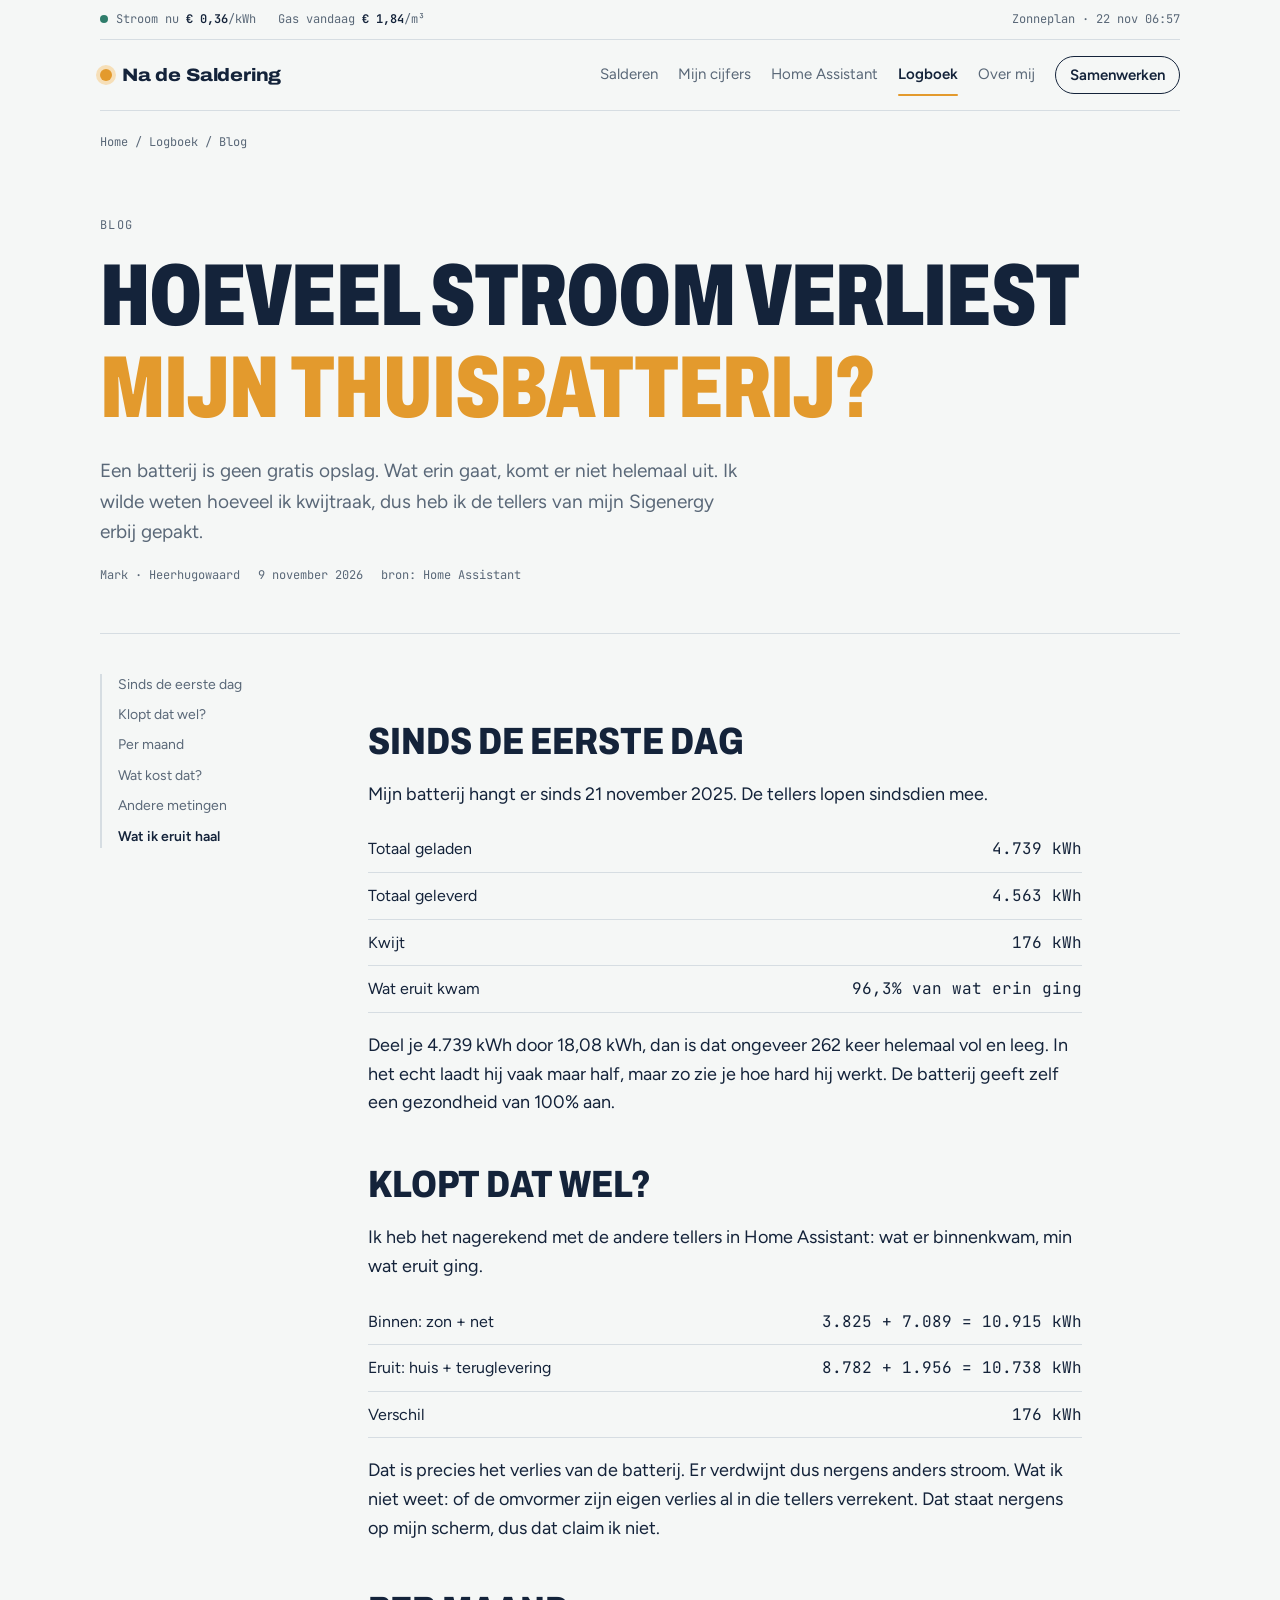
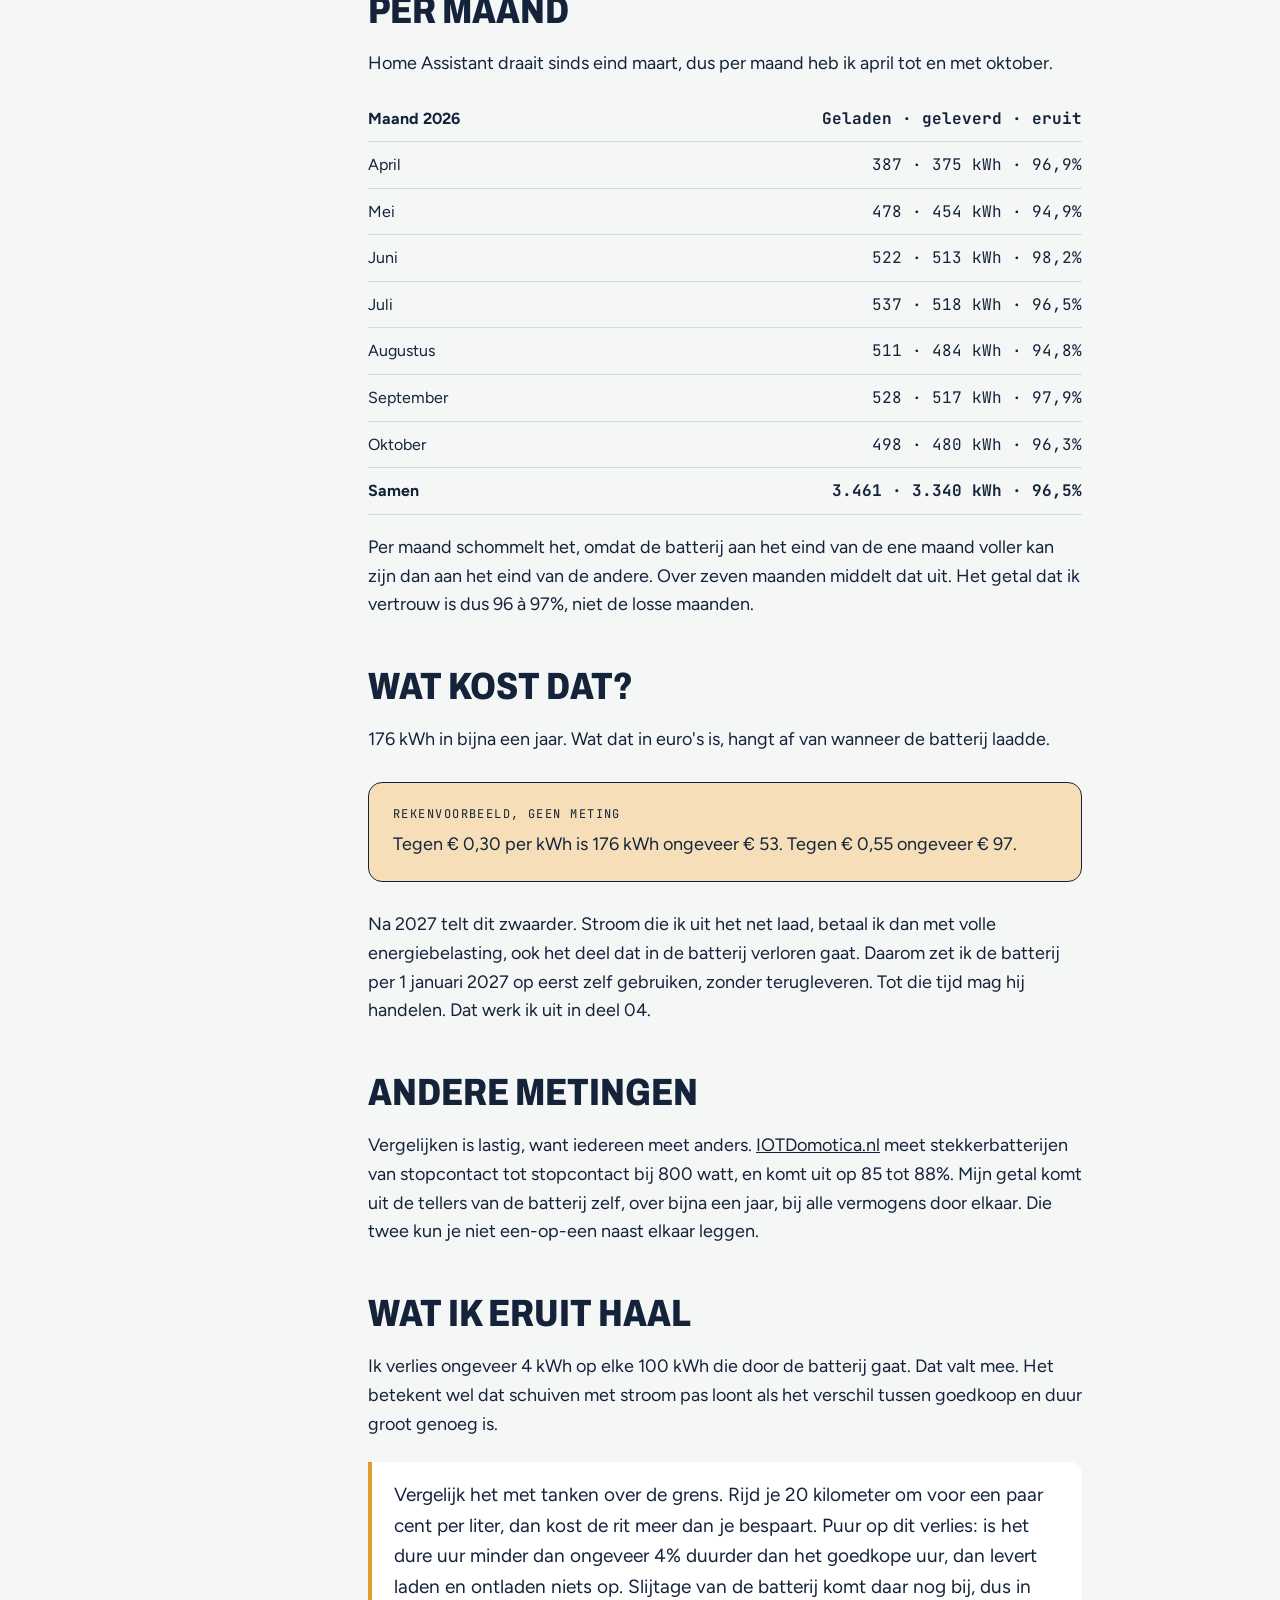
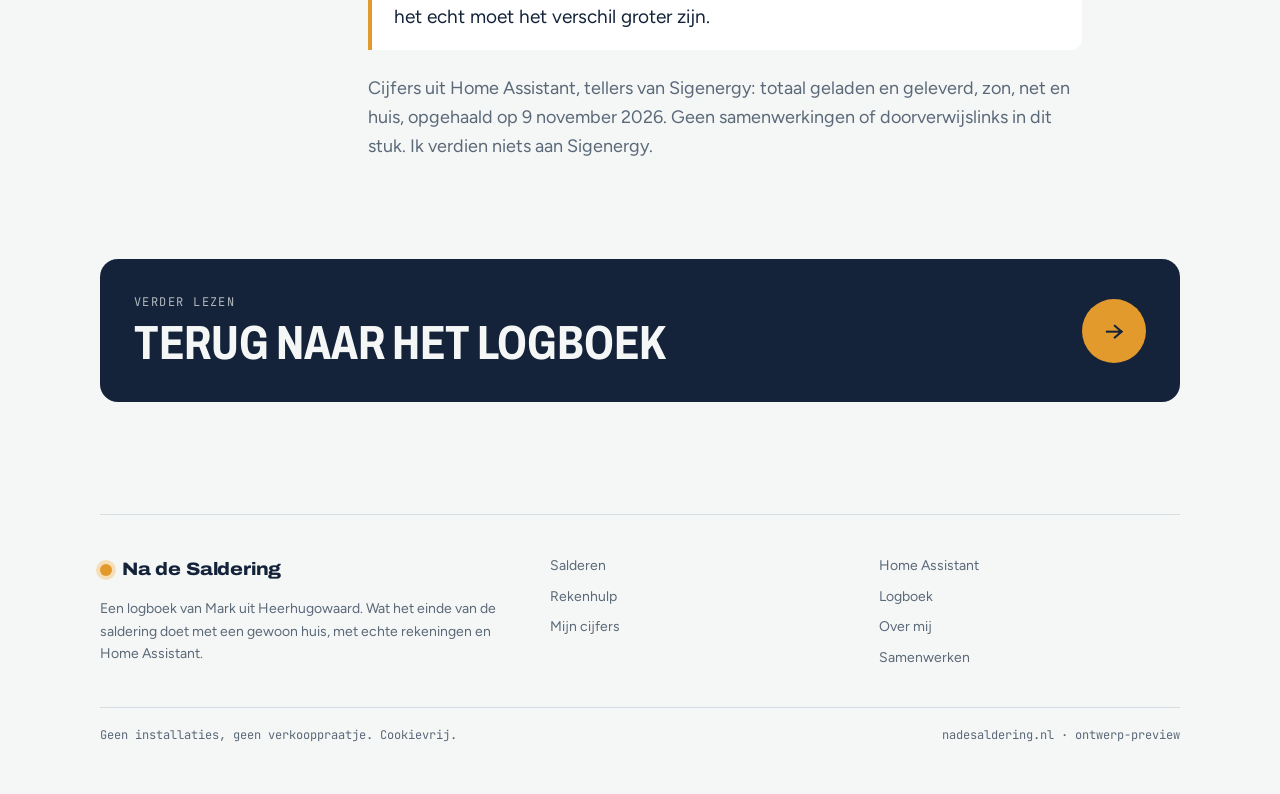
==== commit f7085198: "Dagcijfers 22-11-2026 Co-Authored-By: Claude Opus 5.5 <noreply@anthropic.com> Claude-Session: https:" ====
--- a/batterij-rendement.html
+++ b/batterij-rendement.html
@@ -3,7 +3,7 @@
   <div class="ticker mono" aria-label="Prijzen bij mij thuis, momentopname">
     <span><i class="dot"></i>Stroom nu <b>€ 0,36</b>/kWh</span>
     <span>Gas vandaag <b>€ 1,84</b>/m³</span>
-    <span class="t-src">Zonneplan · 21 nov 06:57</span>
+    <span class="t-src">Zonneplan · 22 nov 06:57</span>
   </div>
   <header class="top">
     <a class="logo" href="index.html"><i></i>Na de Saldering</a>
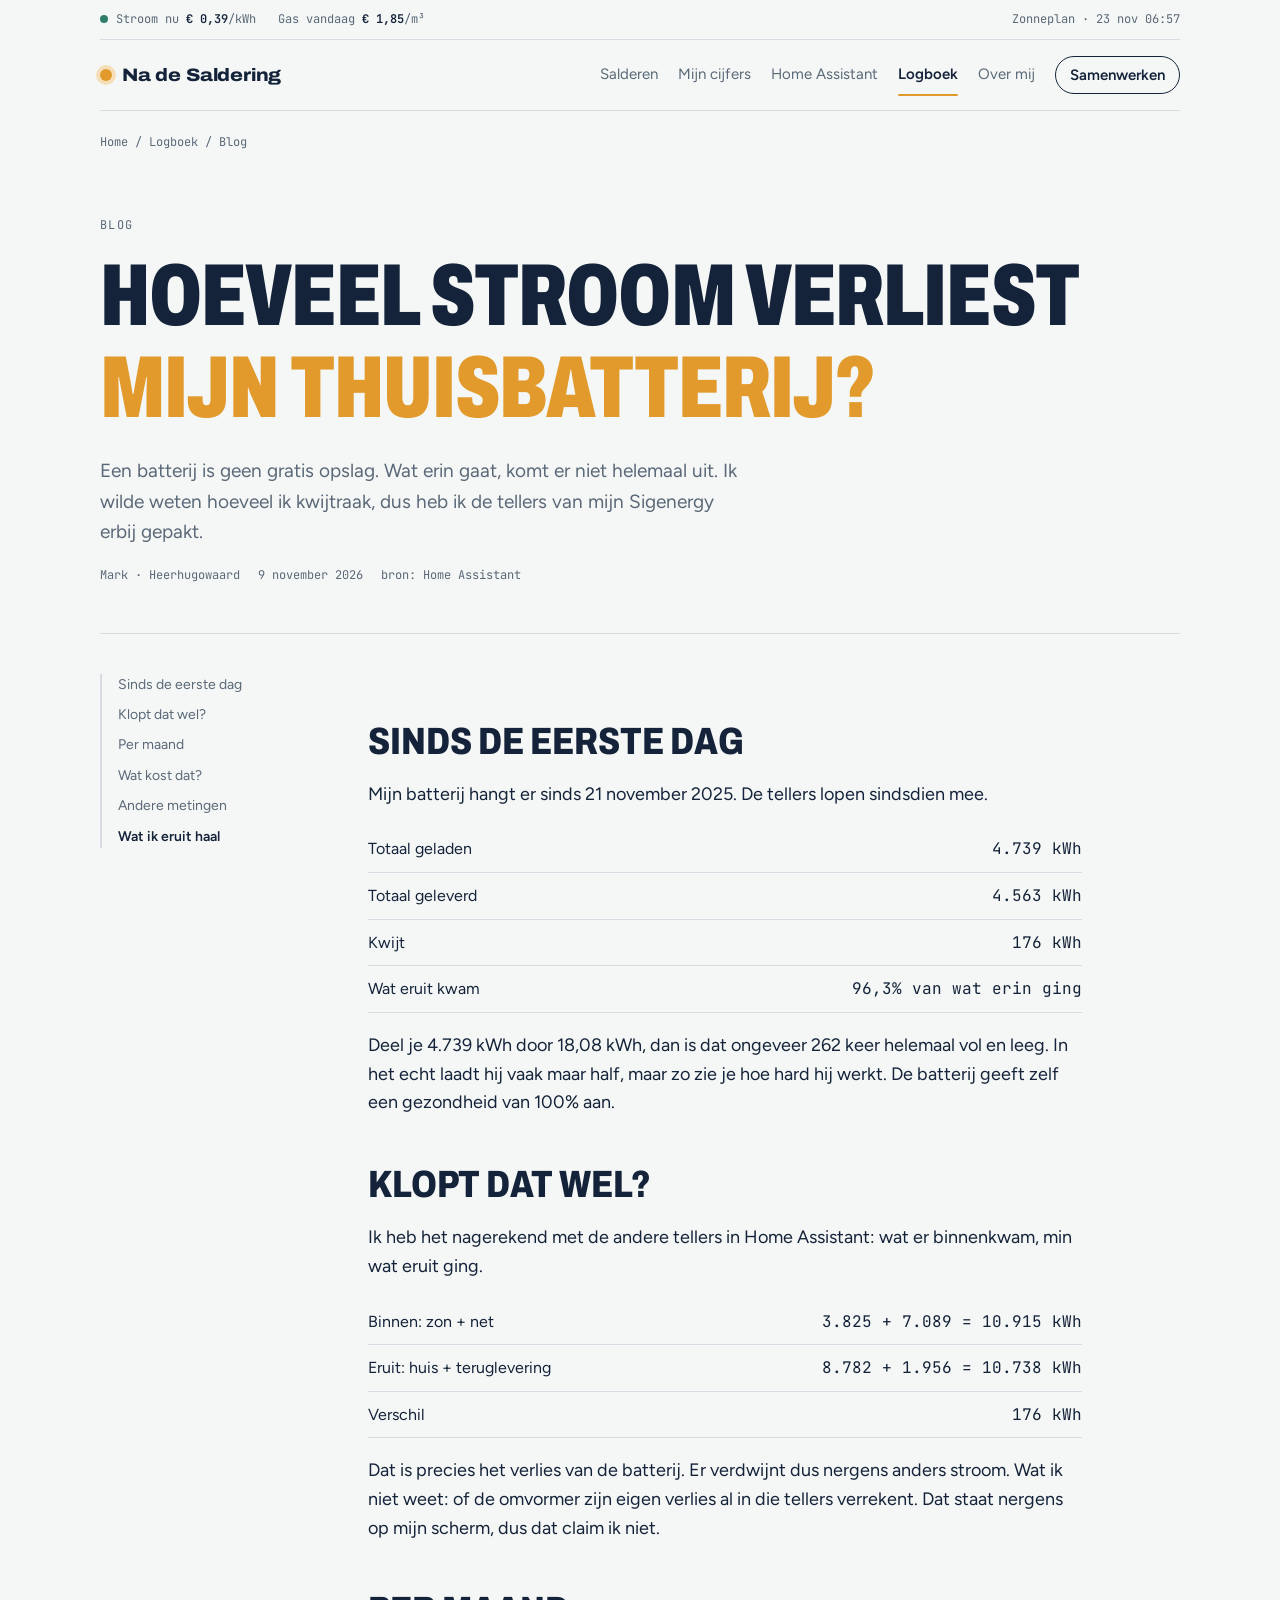
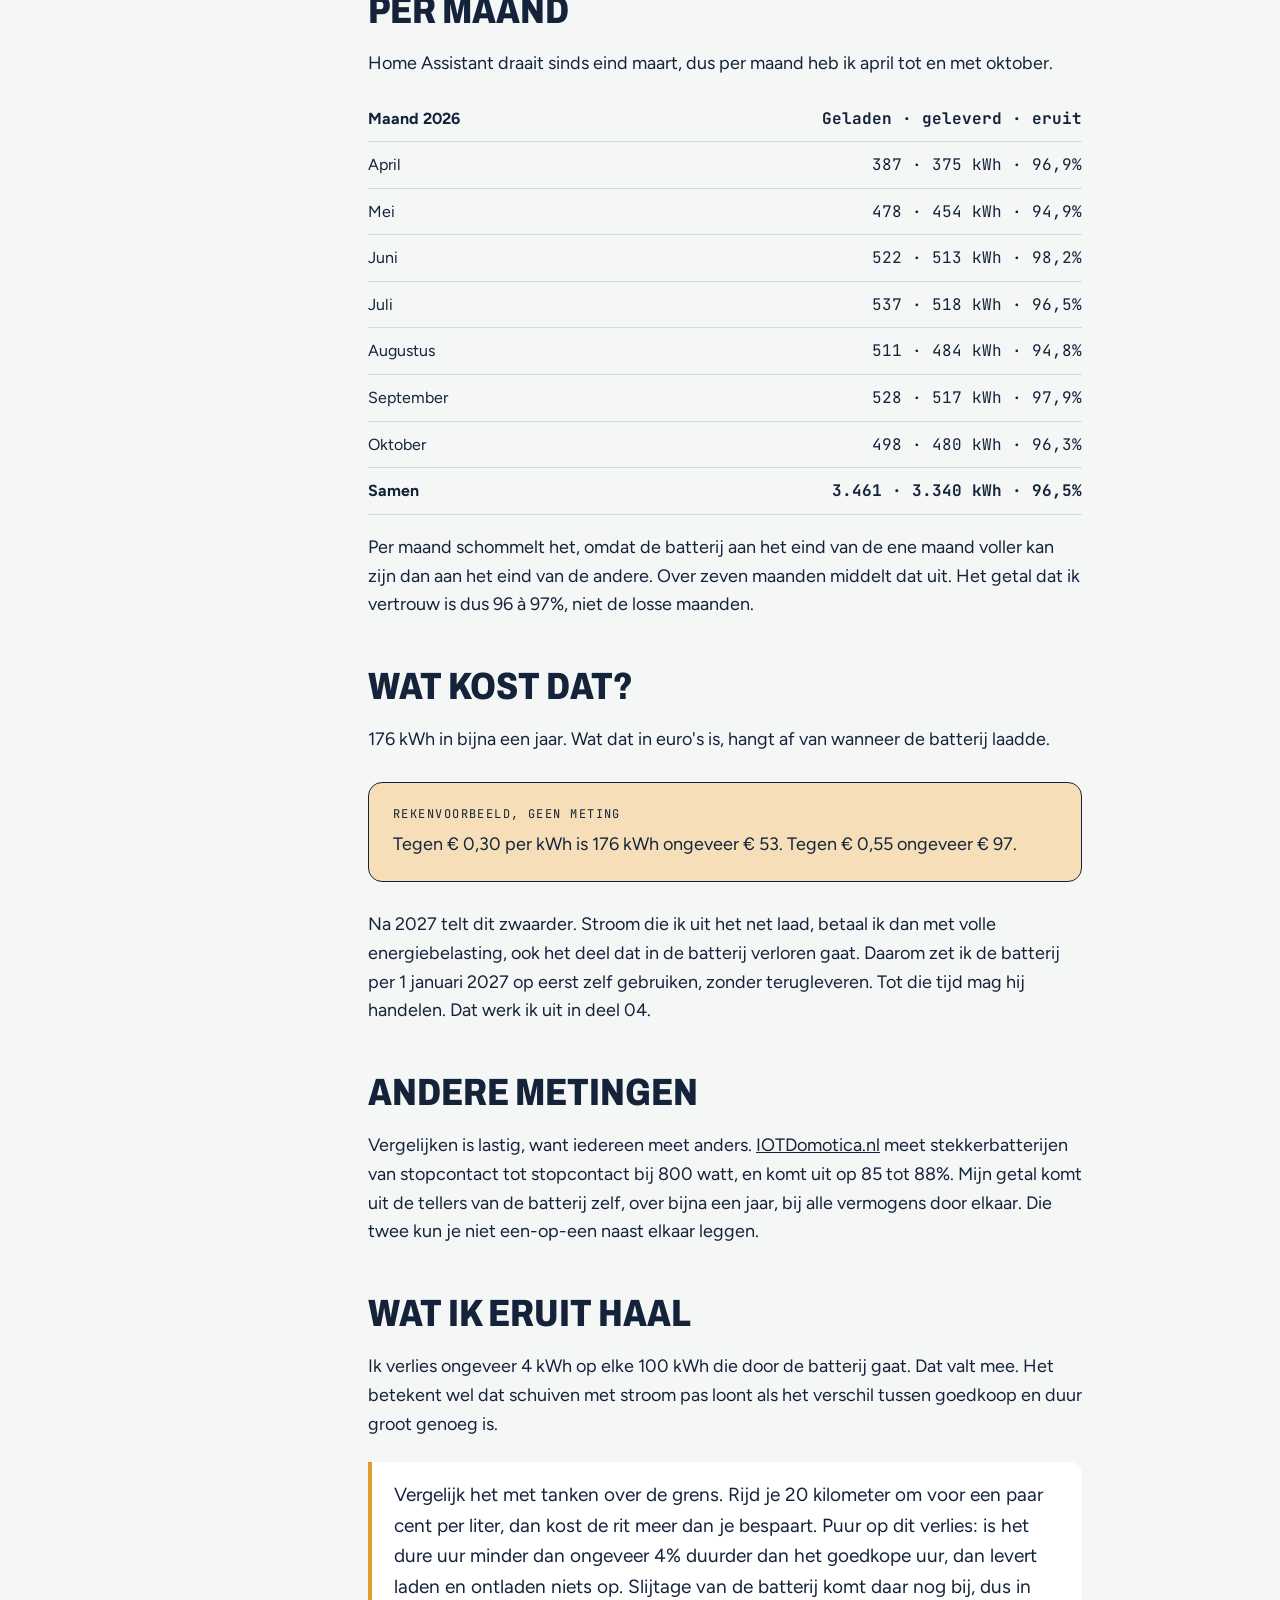
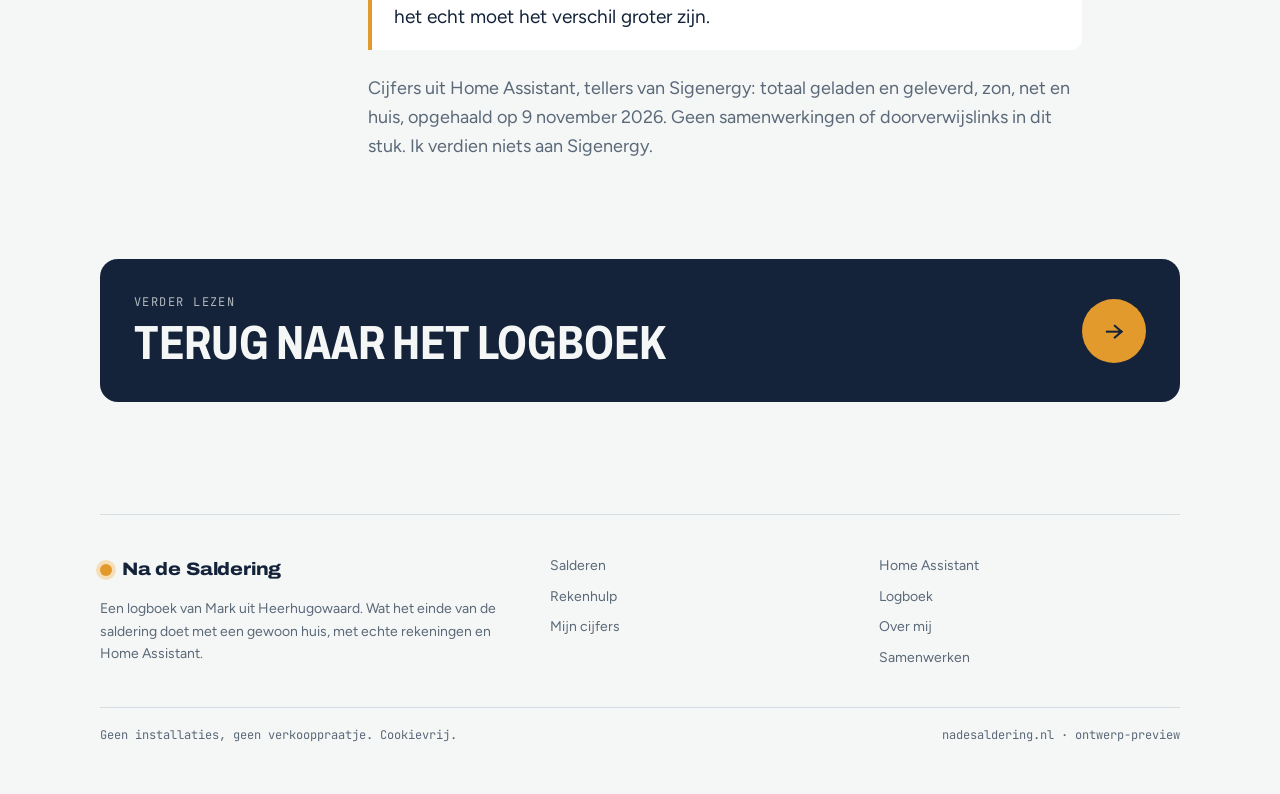
==== commit ce35ea10: "Dagcijfers 23-11-2026 Co-Authored-By: Claude Opus 5.5 <noreply@anthropic.com> Claude-Session: https:" ====
--- a/batterij-rendement.html
+++ b/batterij-rendement.html
@@ -1,9 +1,9 @@
 <!doctype html><html lang="nl"><head><meta charset="utf-8"><meta name="viewport" content="width=device-width,initial-scale=1,viewport-fit=cover"><title>Blog: Hoeveel stroom verliest <em>mijn thuisbatterij?</em> · Na de Saldering</title><meta name="description" content="Een batterij is geen gratis opslag. Wat erin gaat, komt er niet helemaal uit. Ik wilde weten hoeveel ik kwijtraak, dus heb ik de tellers van mijn Sigenergy erbij gepakt."><meta name="claude:viewport-fit-sides" content="cover"><link rel="preconnect" href="https://fonts.googleapis.com"><link rel="preconnect" href="https://fonts.gstatic.com" crossorigin><link rel="stylesheet" href="https://fonts.googleapis.com/css2?family=Archivo:wdth,wght@62..125,400..900&family=Figtree:wght@400;500;600&family=JetBrains+Mono:wght@400;600&display=swap"><link rel="stylesheet" href="style.css"><script>document.documentElement.classList.add("js")</script></head><body><div class="progress" aria-hidden="true"></div><a class="skip" href="#main">Naar de inhoud</a>
 <div class="bar"><div class="wrap">
   <div class="ticker mono" aria-label="Prijzen bij mij thuis, momentopname">
-    <span><i class="dot"></i>Stroom nu <b>€ 0,36</b>/kWh</span>
-    <span>Gas vandaag <b>€ 1,84</b>/m³</span>
-    <span class="t-src">Zonneplan · 22 nov 06:57</span>
+    <span><i class="dot"></i>Stroom nu <b>€ 0,39</b>/kWh</span>
+    <span>Gas vandaag <b>€ 1,85</b>/m³</span>
+    <span class="t-src">Zonneplan · 23 nov 06:57</span>
   </div>
   <header class="top">
     <a class="logo" href="index.html"><i></i>Na de Saldering</a>
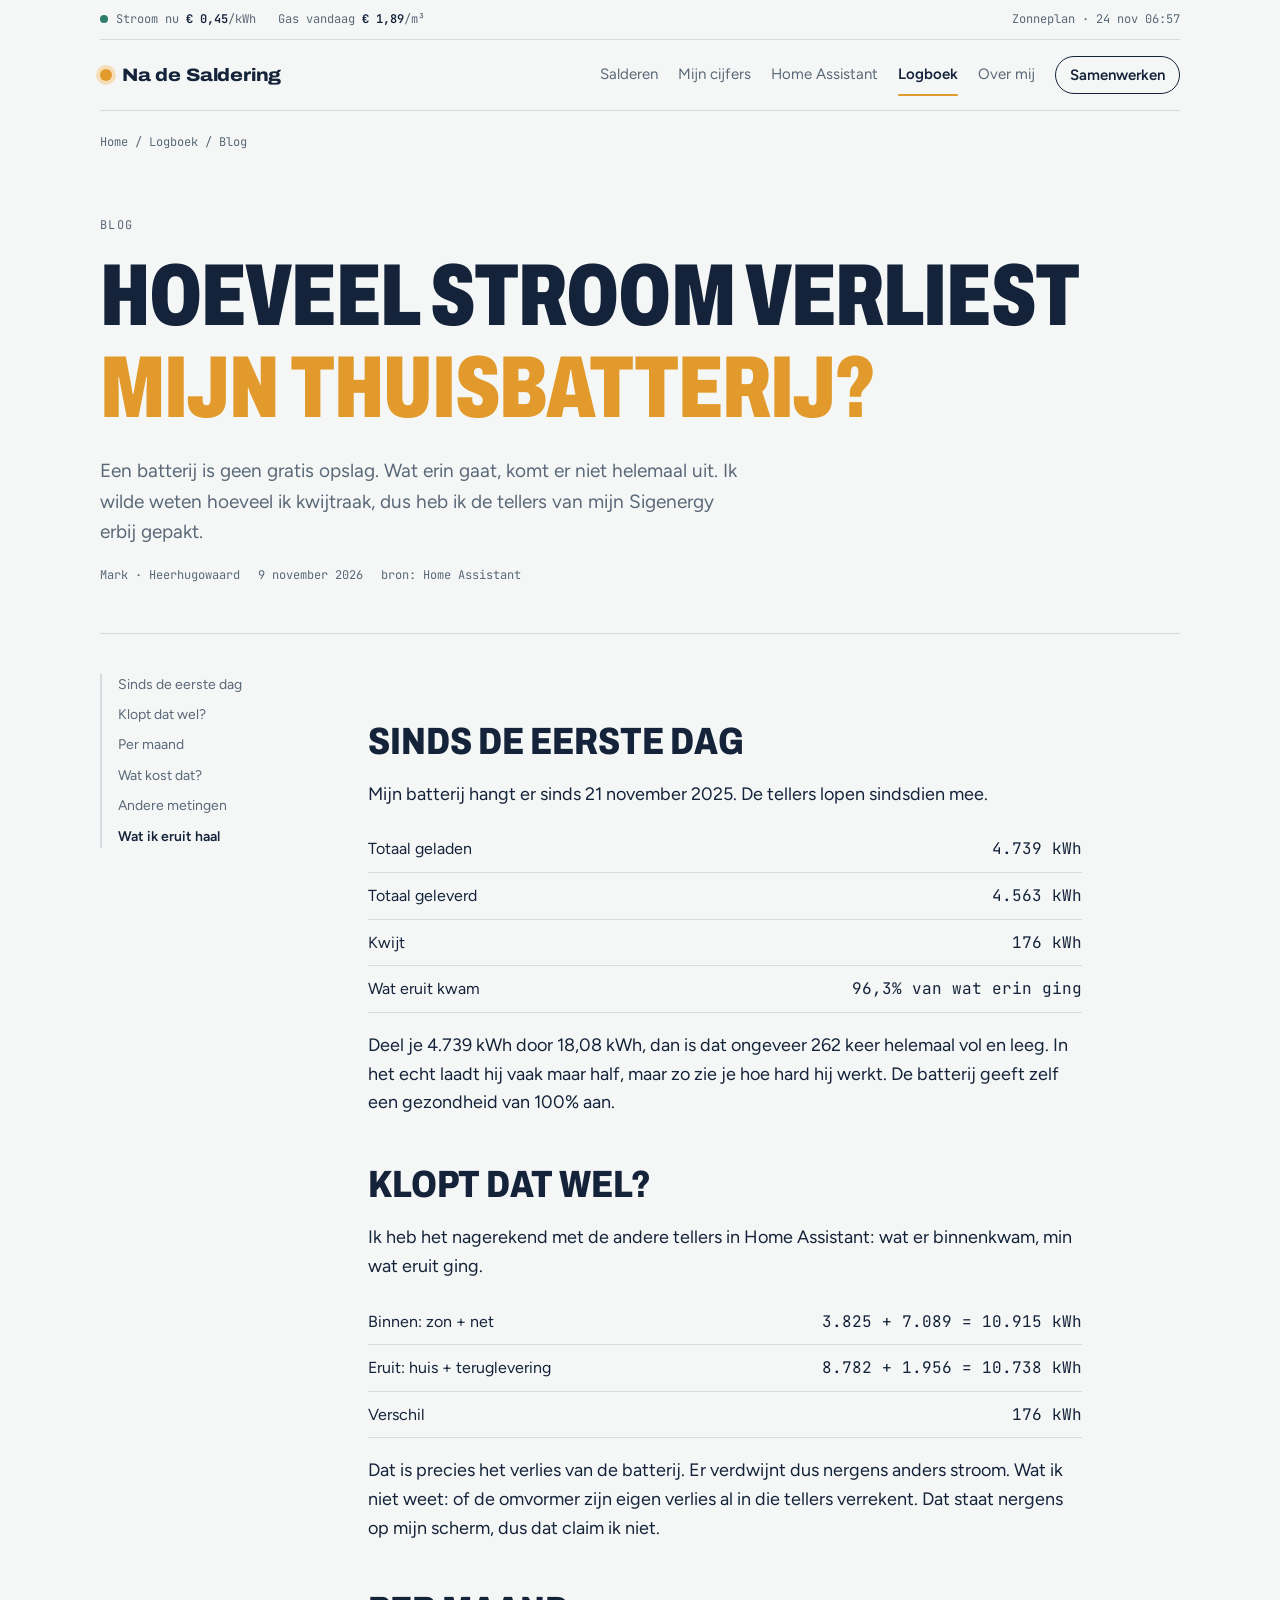
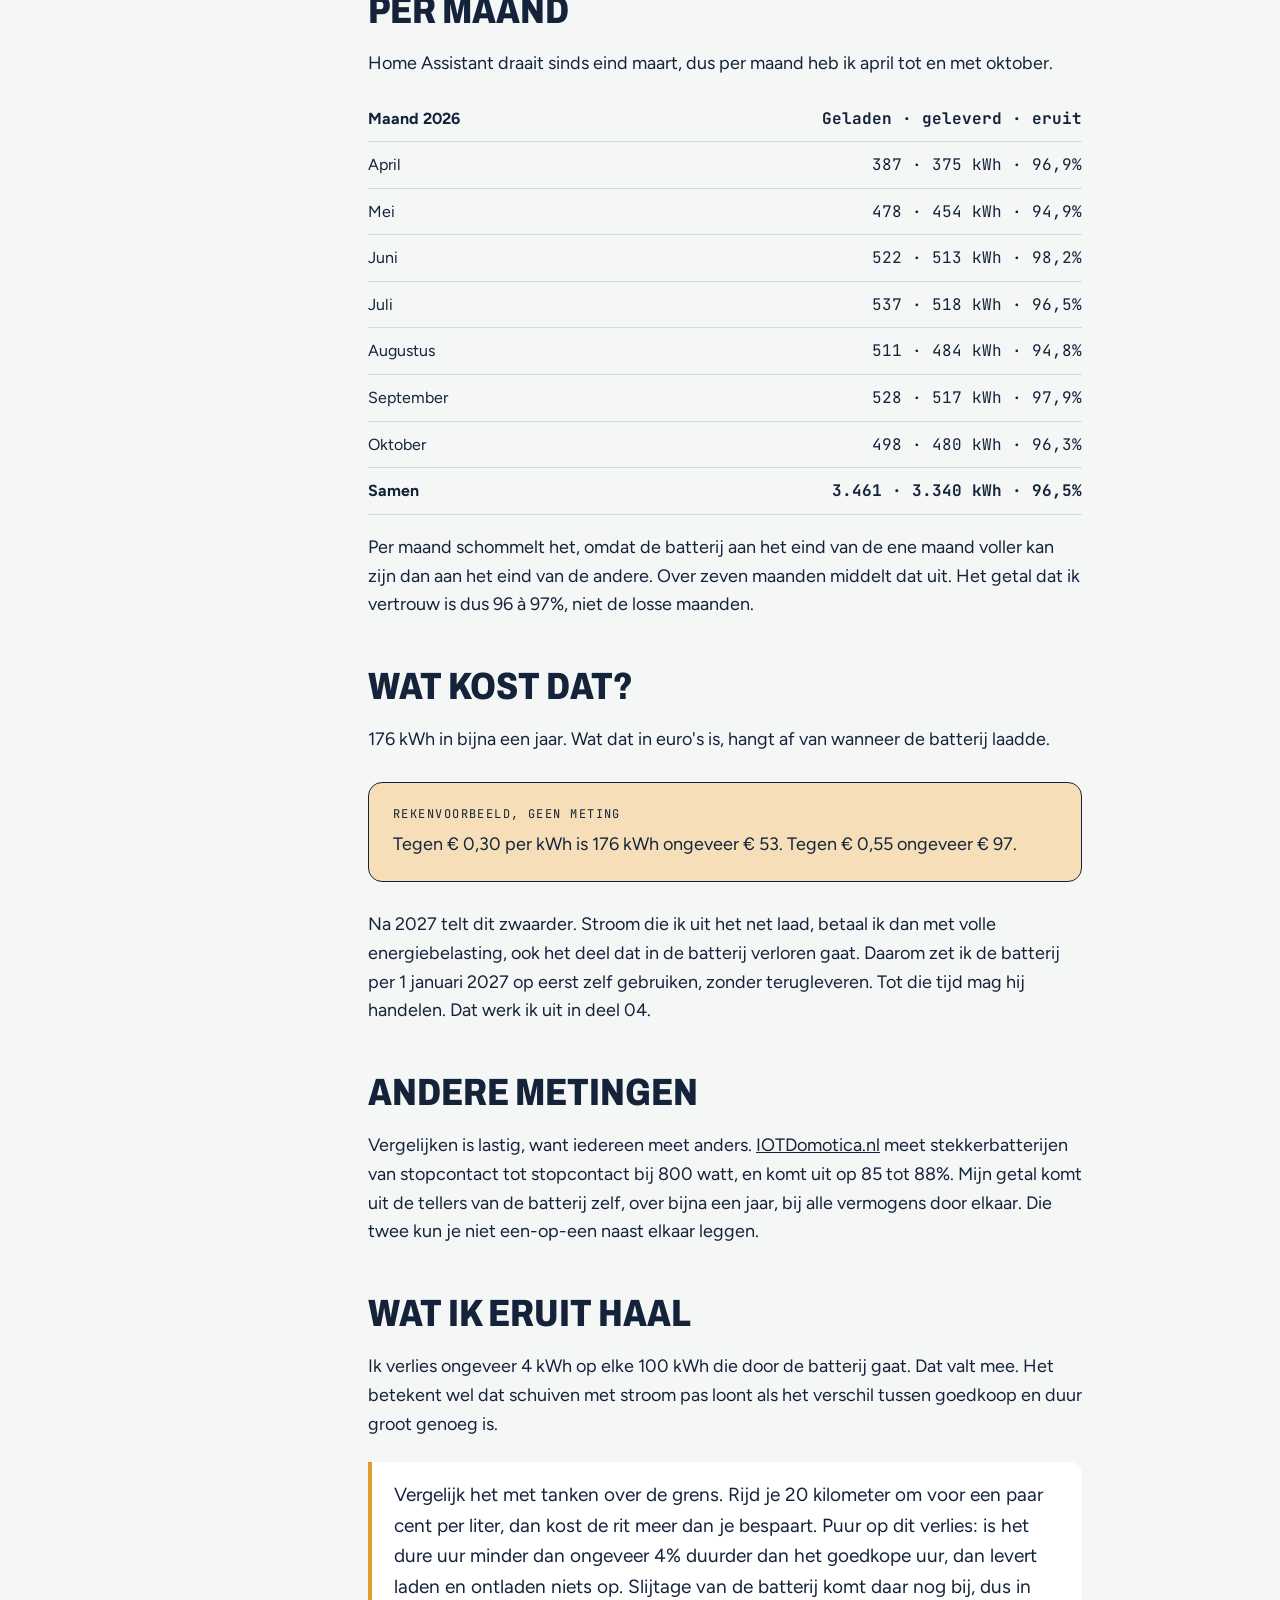
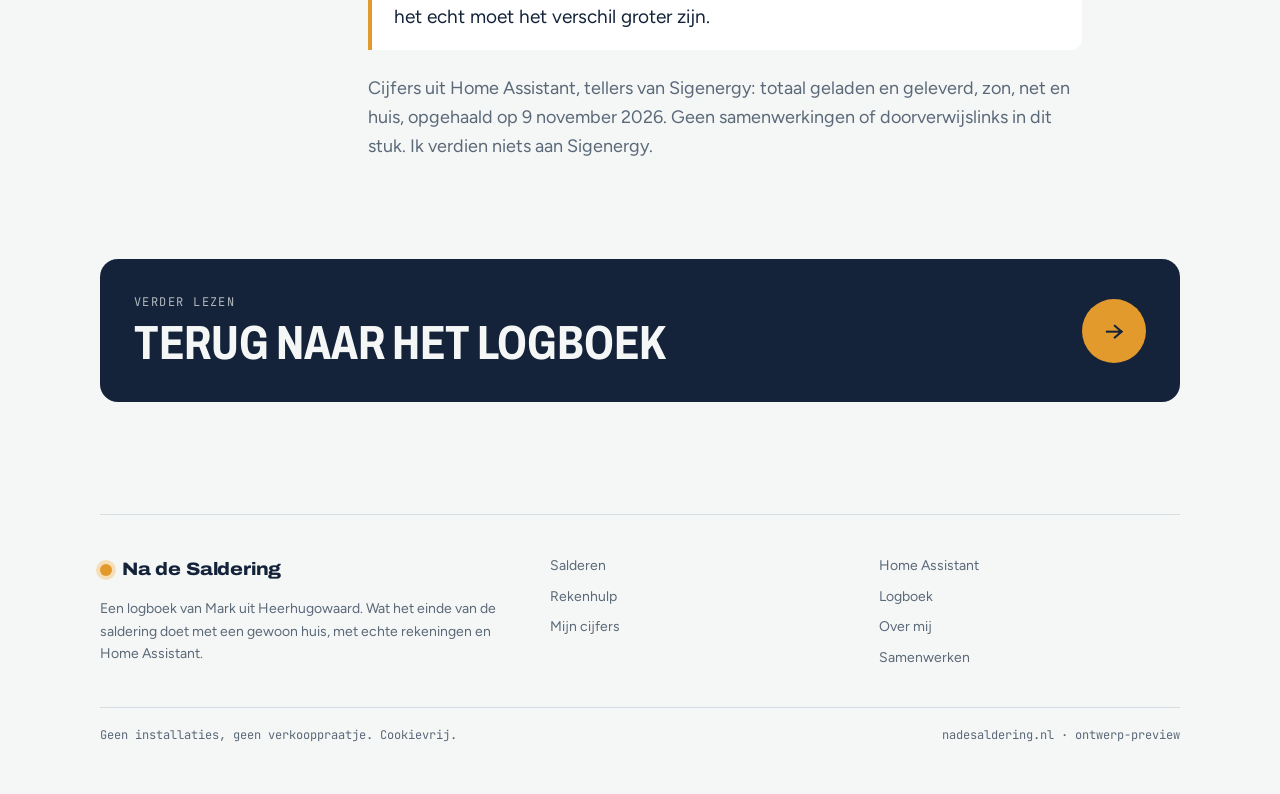
==== commit f536b636: "Dagcijfers 24-11-2026 Co-Authored-By: Claude Opus 5.5 <noreply@anthropic.com> Claude-Session: https:" ====
--- a/batterij-rendement.html
+++ b/batterij-rendement.html
@@ -1,9 +1,9 @@
 <!doctype html><html lang="nl"><head><meta charset="utf-8"><meta name="viewport" content="width=device-width,initial-scale=1,viewport-fit=cover"><title>Blog: Hoeveel stroom verliest <em>mijn thuisbatterij?</em> · Na de Saldering</title><meta name="description" content="Een batterij is geen gratis opslag. Wat erin gaat, komt er niet helemaal uit. Ik wilde weten hoeveel ik kwijtraak, dus heb ik de tellers van mijn Sigenergy erbij gepakt."><meta name="claude:viewport-fit-sides" content="cover"><link rel="preconnect" href="https://fonts.googleapis.com"><link rel="preconnect" href="https://fonts.gstatic.com" crossorigin><link rel="stylesheet" href="https://fonts.googleapis.com/css2?family=Archivo:wdth,wght@62..125,400..900&family=Figtree:wght@400;500;600&family=JetBrains+Mono:wght@400;600&display=swap"><link rel="stylesheet" href="style.css"><script>document.documentElement.classList.add("js")</script></head><body><div class="progress" aria-hidden="true"></div><a class="skip" href="#main">Naar de inhoud</a>
 <div class="bar"><div class="wrap">
   <div class="ticker mono" aria-label="Prijzen bij mij thuis, momentopname">
-    <span><i class="dot"></i>Stroom nu <b>€ 0,39</b>/kWh</span>
-    <span>Gas vandaag <b>€ 1,85</b>/m³</span>
-    <span class="t-src">Zonneplan · 23 nov 06:57</span>
+    <span><i class="dot"></i>Stroom nu <b>€ 0,45</b>/kWh</span>
+    <span>Gas vandaag <b>€ 1,89</b>/m³</span>
+    <span class="t-src">Zonneplan · 24 nov 06:57</span>
   </div>
   <header class="top">
     <a class="logo" href="index.html"><i></i>Na de Saldering</a>
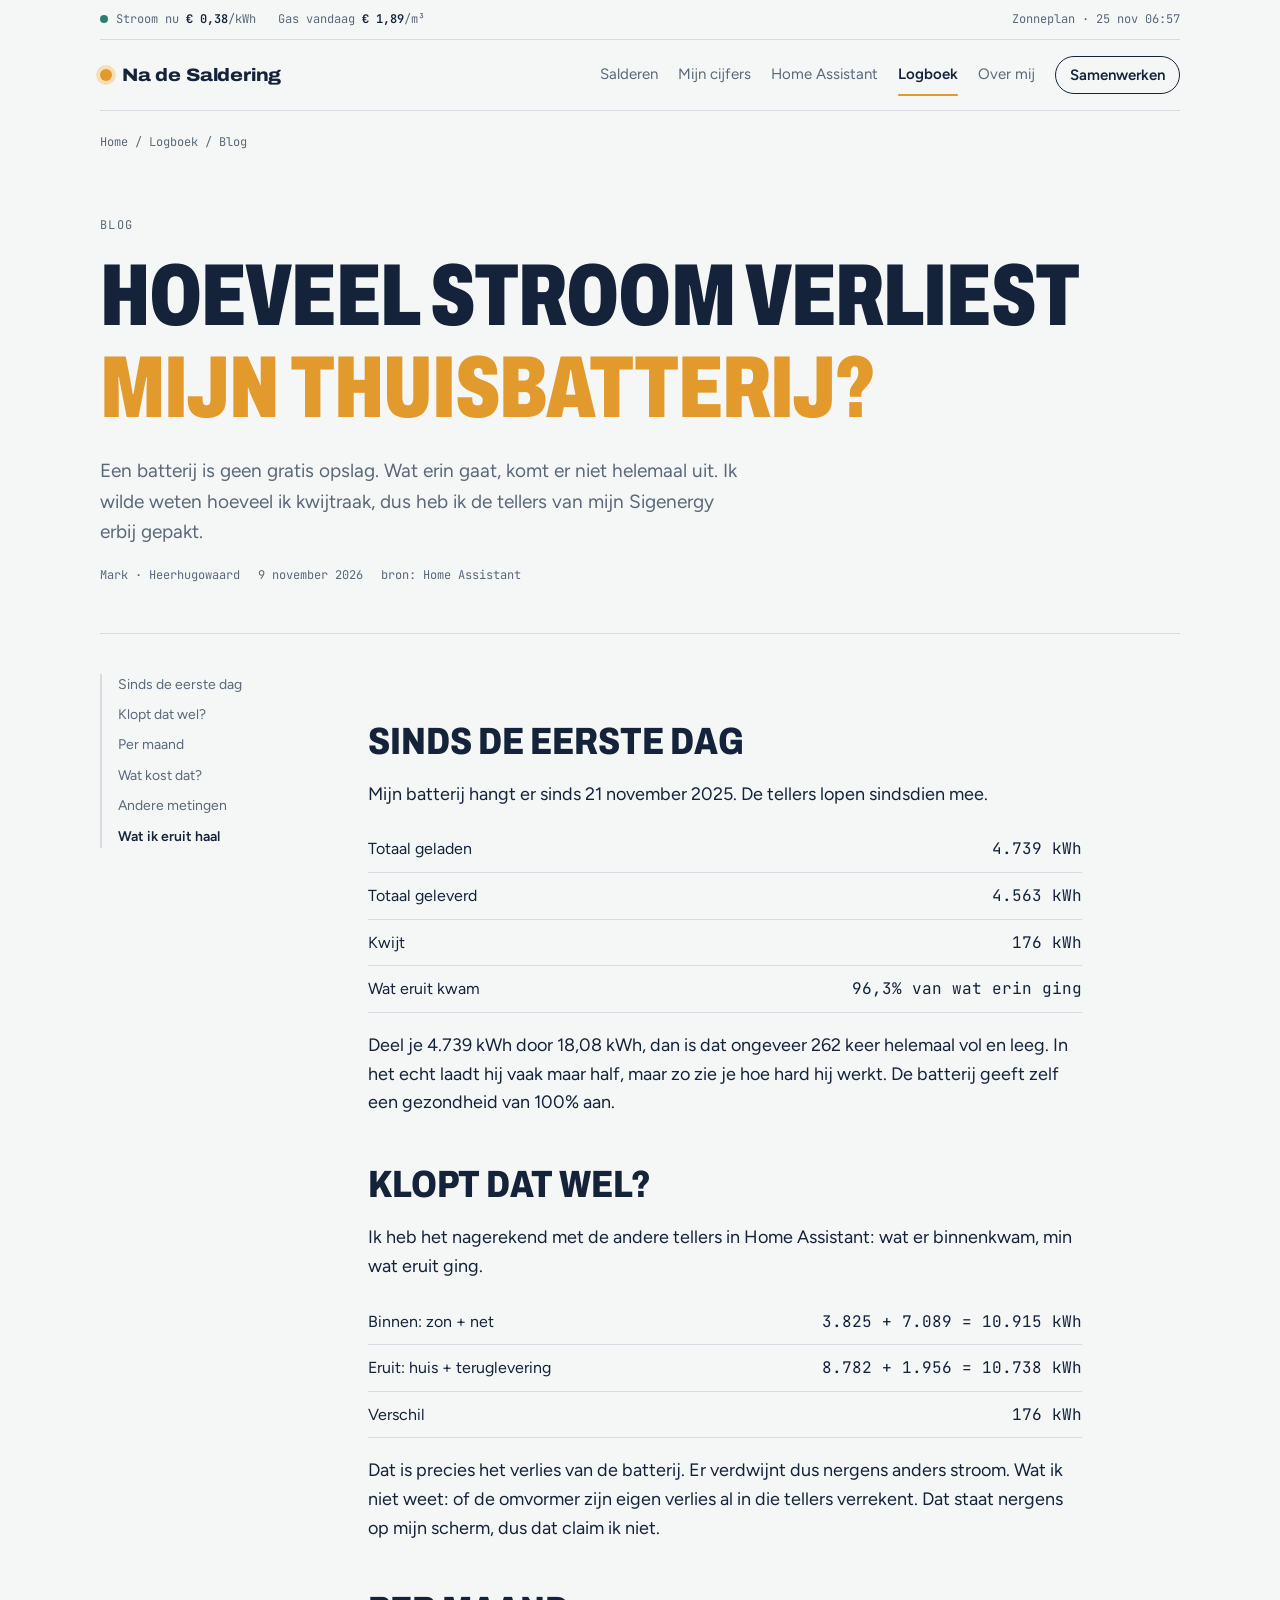
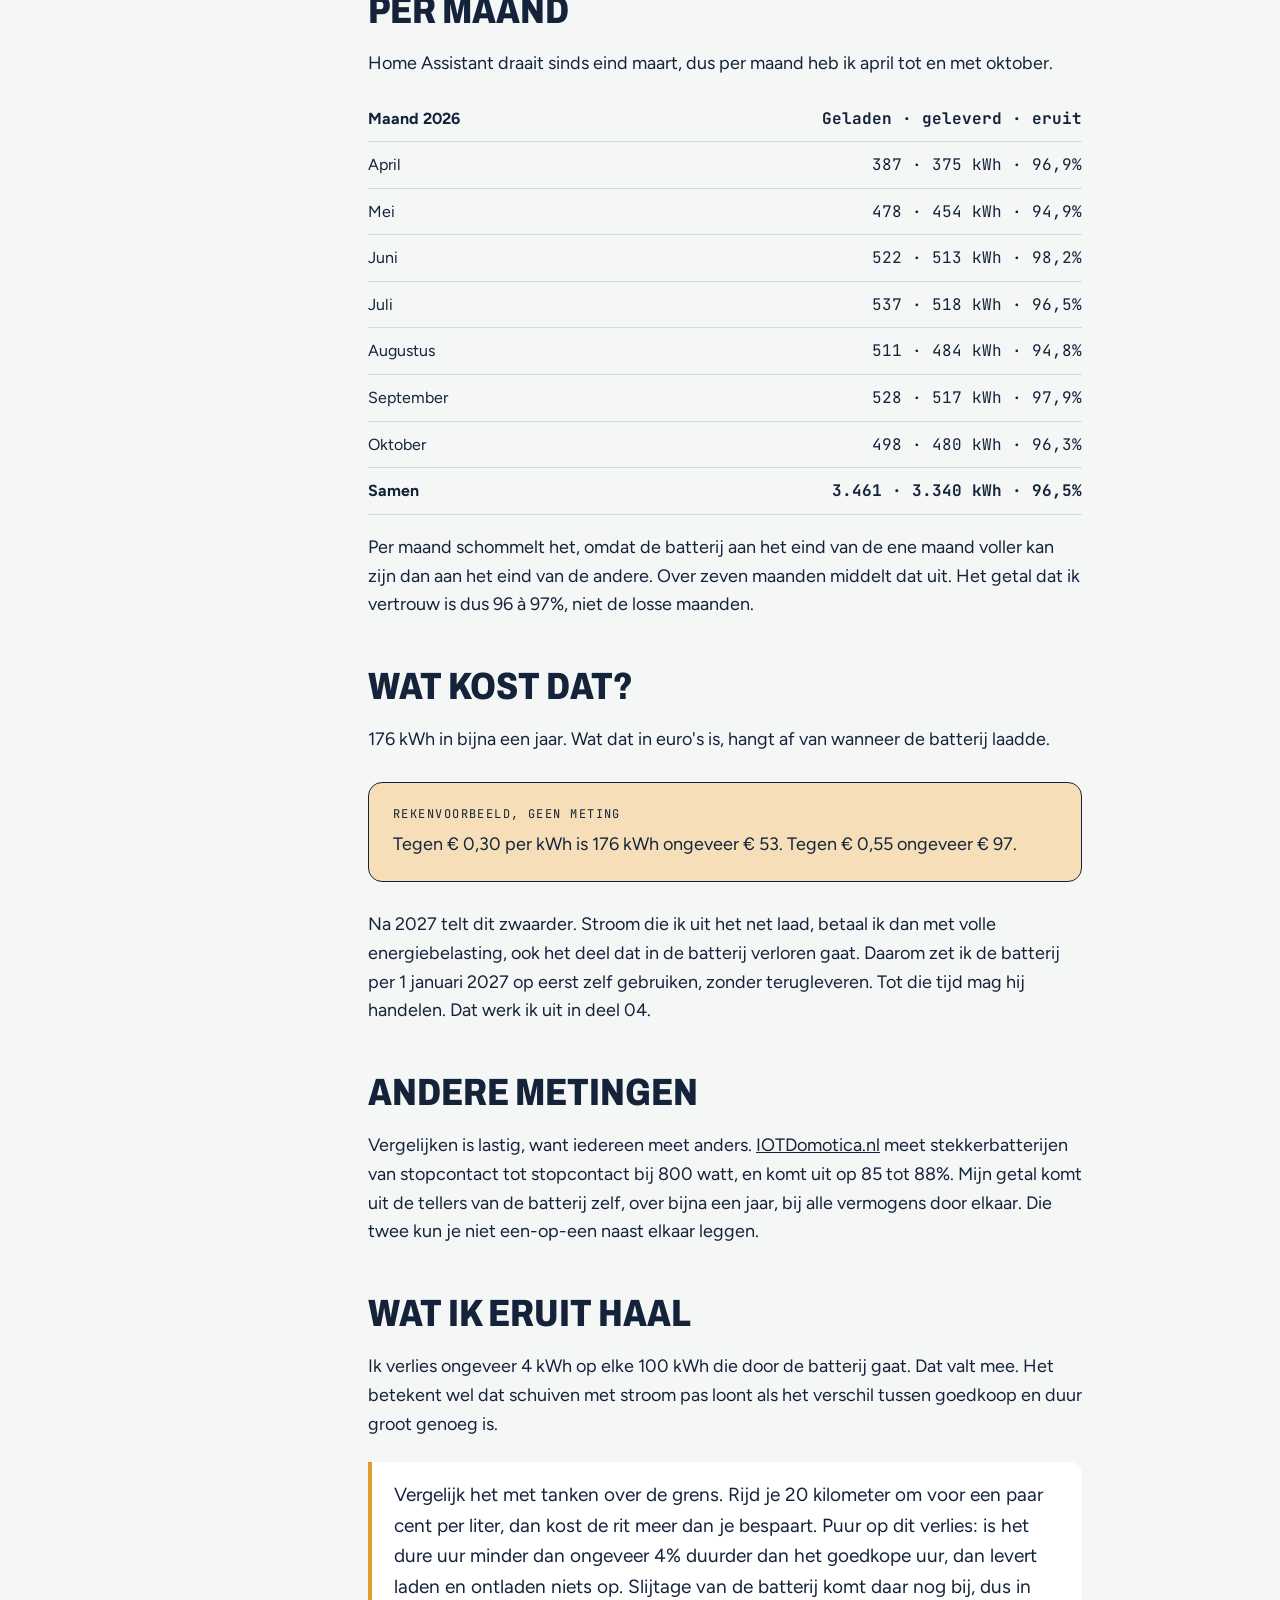
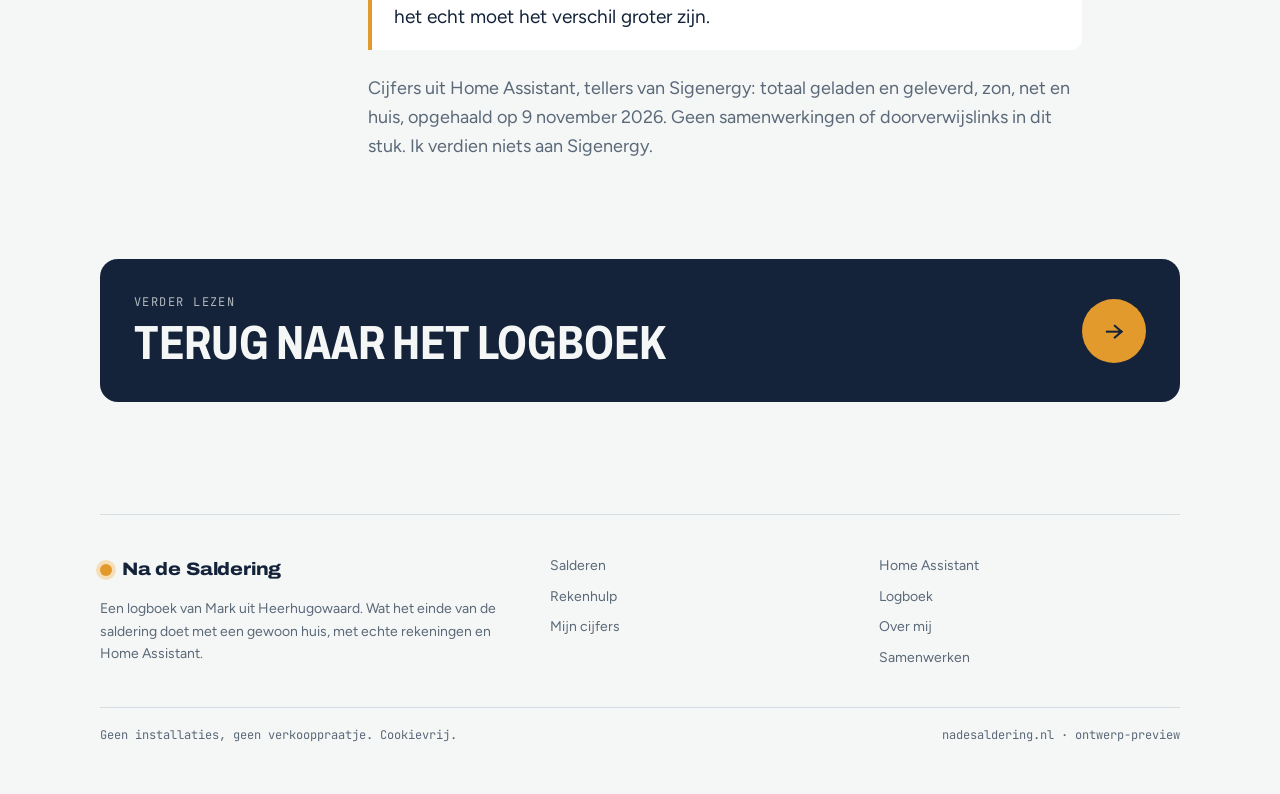
==== commit 6a5a1312: "Dagcijfers 25-11-2026 Co-Authored-By: Claude Opus 5.5 <noreply@anthropic.com> Claude-Session: https:" ====
--- a/batterij-rendement.html
+++ b/batterij-rendement.html
@@ -1,9 +1,9 @@
 <!doctype html><html lang="nl"><head><meta charset="utf-8"><meta name="viewport" content="width=device-width,initial-scale=1,viewport-fit=cover"><title>Blog: Hoeveel stroom verliest <em>mijn thuisbatterij?</em> · Na de Saldering</title><meta name="description" content="Een batterij is geen gratis opslag. Wat erin gaat, komt er niet helemaal uit. Ik wilde weten hoeveel ik kwijtraak, dus heb ik de tellers van mijn Sigenergy erbij gepakt."><meta name="claude:viewport-fit-sides" content="cover"><link rel="preconnect" href="https://fonts.googleapis.com"><link rel="preconnect" href="https://fonts.gstatic.com" crossorigin><link rel="stylesheet" href="https://fonts.googleapis.com/css2?family=Archivo:wdth,wght@62..125,400..900&family=Figtree:wght@400;500;600&family=JetBrains+Mono:wght@400;600&display=swap"><link rel="stylesheet" href="style.css"><script>document.documentElement.classList.add("js")</script></head><body><div class="progress" aria-hidden="true"></div><a class="skip" href="#main">Naar de inhoud</a>
 <div class="bar"><div class="wrap">
   <div class="ticker mono" aria-label="Prijzen bij mij thuis, momentopname">
-    <span><i class="dot"></i>Stroom nu <b>€ 0,45</b>/kWh</span>
+    <span><i class="dot"></i>Stroom nu <b>€ 0,38</b>/kWh</span>
     <span>Gas vandaag <b>€ 1,89</b>/m³</span>
-    <span class="t-src">Zonneplan · 24 nov 06:57</span>
+    <span class="t-src">Zonneplan · 25 nov 06:57</span>
   </div>
   <header class="top">
     <a class="logo" href="index.html"><i></i>Na de Saldering</a>
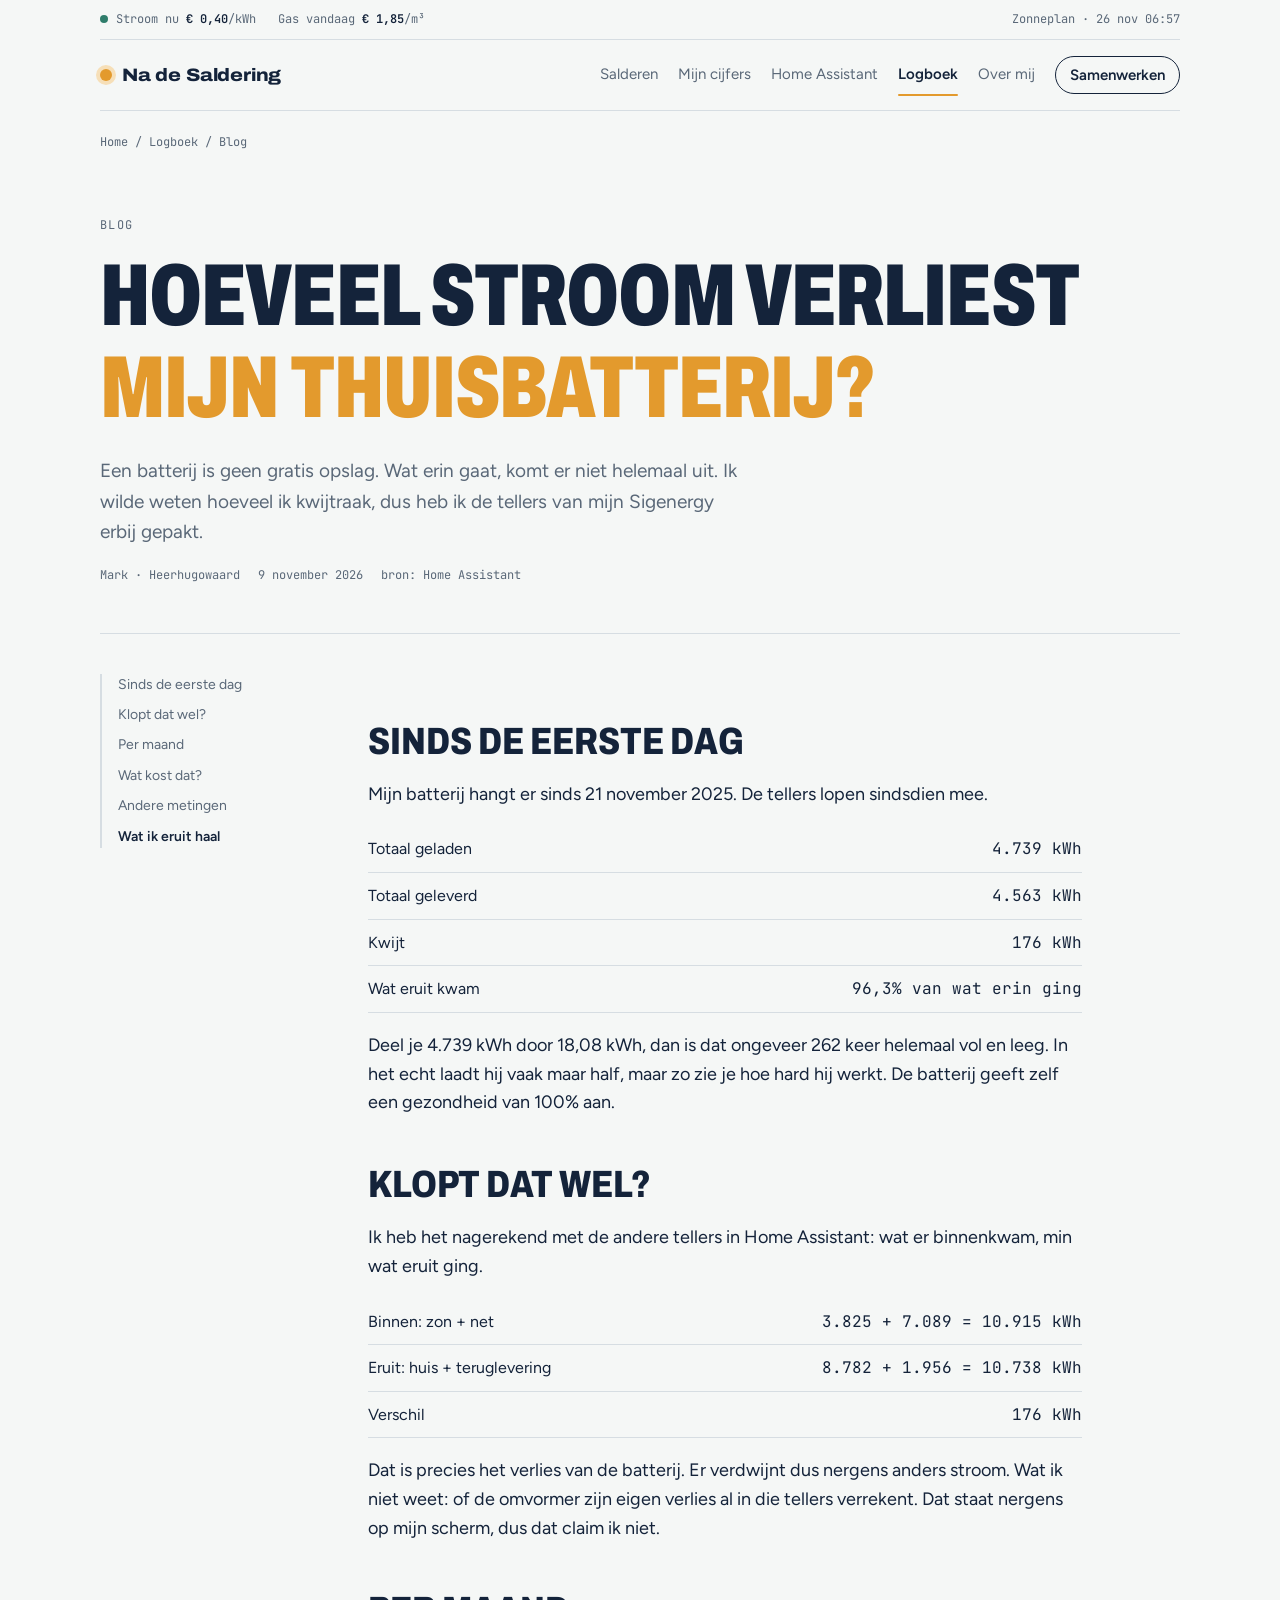
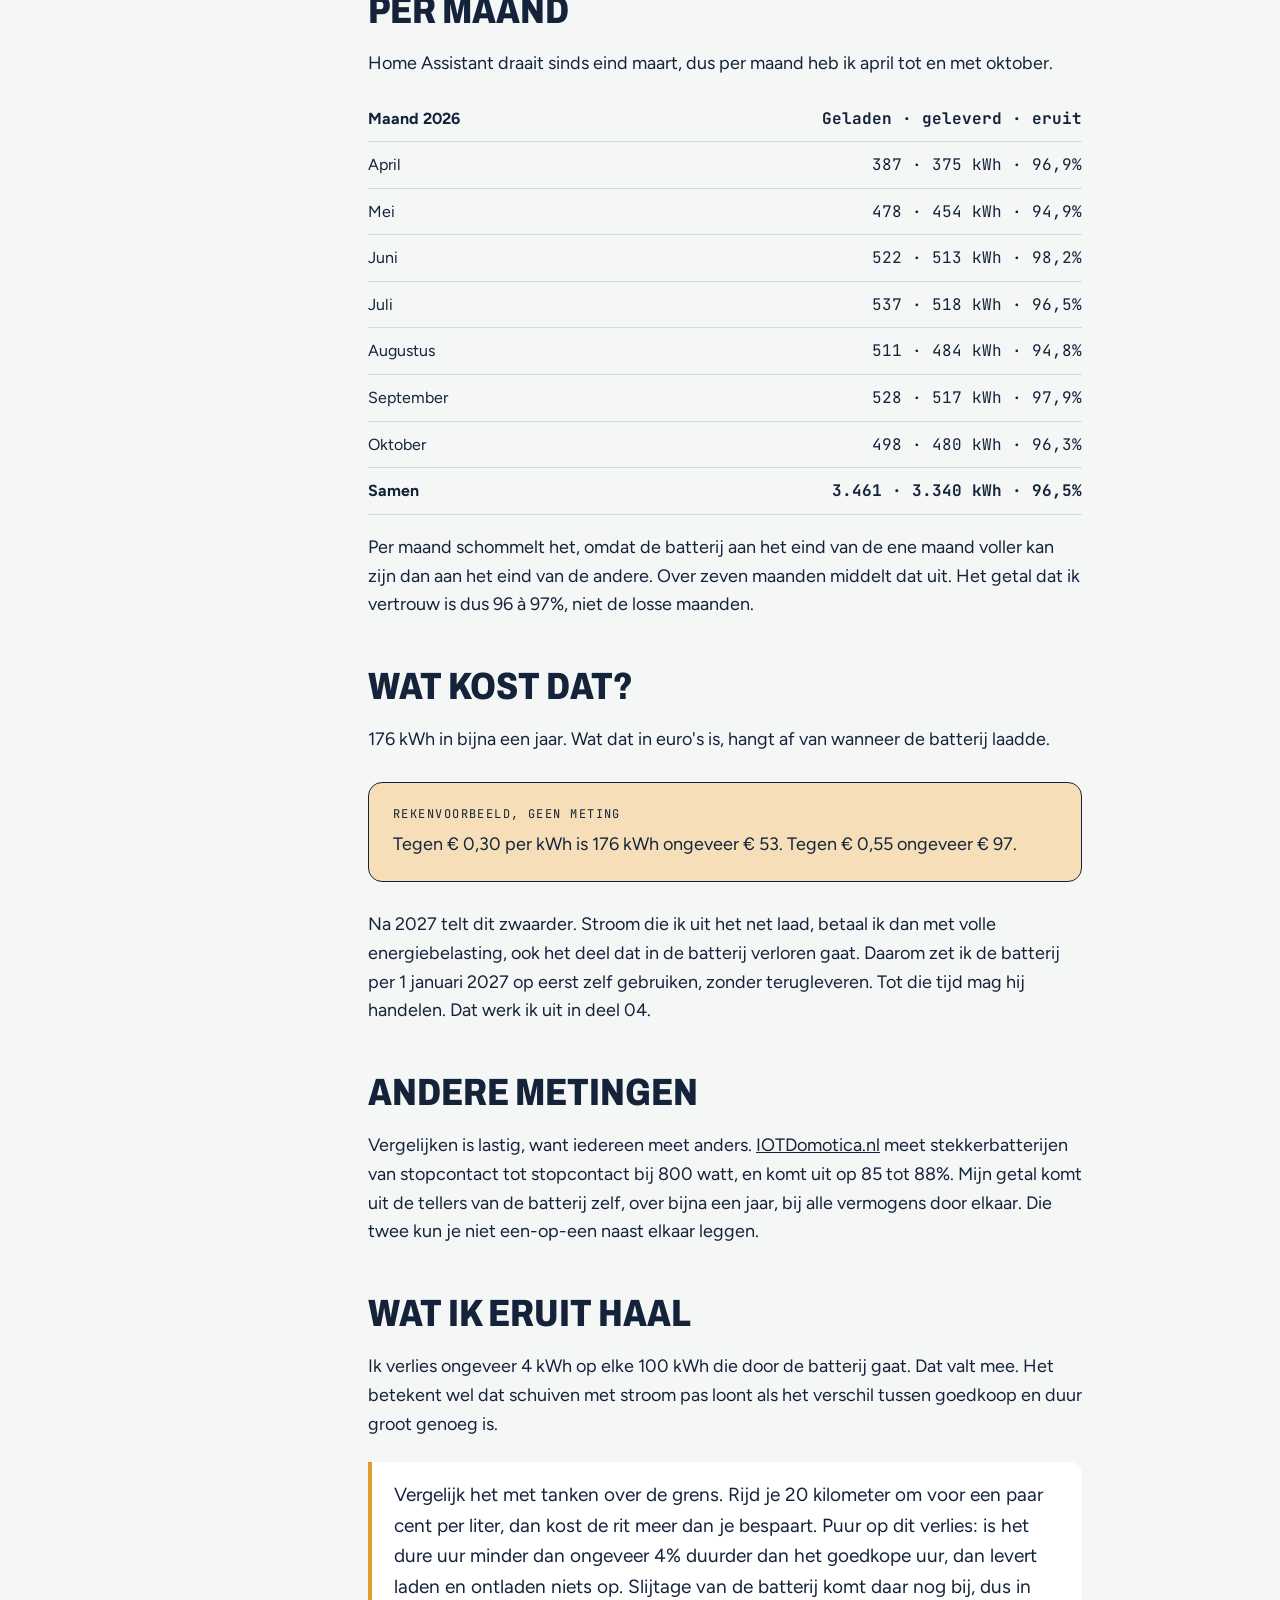
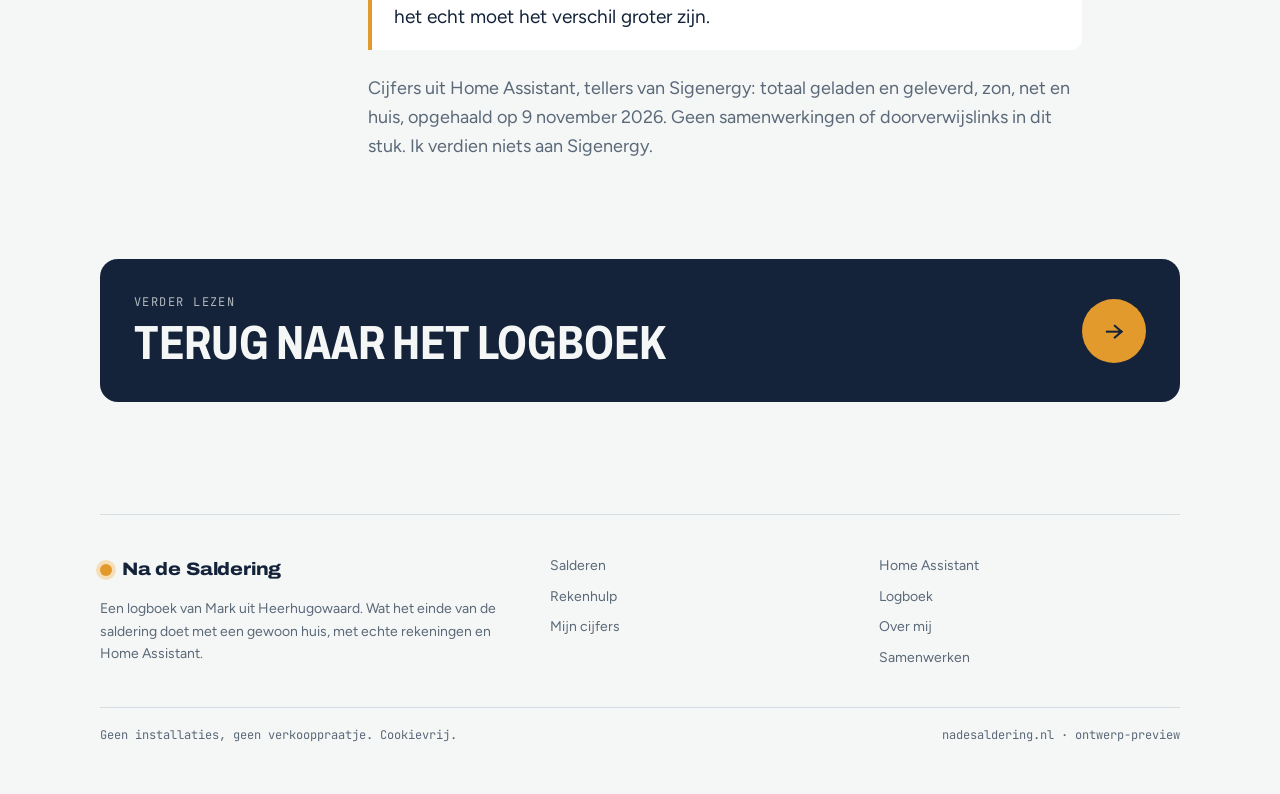
==== commit 25a1508e: "Dagcijfers 26-11-2026 Co-Authored-By: Claude Opus 5.5 <noreply@anthropic.com> Claude-Session: https:" ====
--- a/batterij-rendement.html
+++ b/batterij-rendement.html
@@ -1,9 +1,9 @@
 <!doctype html><html lang="nl"><head><meta charset="utf-8"><meta name="viewport" content="width=device-width,initial-scale=1,viewport-fit=cover"><title>Blog: Hoeveel stroom verliest <em>mijn thuisbatterij?</em> · Na de Saldering</title><meta name="description" content="Een batterij is geen gratis opslag. Wat erin gaat, komt er niet helemaal uit. Ik wilde weten hoeveel ik kwijtraak, dus heb ik de tellers van mijn Sigenergy erbij gepakt."><meta name="claude:viewport-fit-sides" content="cover"><link rel="preconnect" href="https://fonts.googleapis.com"><link rel="preconnect" href="https://fonts.gstatic.com" crossorigin><link rel="stylesheet" href="https://fonts.googleapis.com/css2?family=Archivo:wdth,wght@62..125,400..900&family=Figtree:wght@400;500;600&family=JetBrains+Mono:wght@400;600&display=swap"><link rel="stylesheet" href="style.css"><script>document.documentElement.classList.add("js")</script></head><body><div class="progress" aria-hidden="true"></div><a class="skip" href="#main">Naar de inhoud</a>
 <div class="bar"><div class="wrap">
   <div class="ticker mono" aria-label="Prijzen bij mij thuis, momentopname">
-    <span><i class="dot"></i>Stroom nu <b>€ 0,38</b>/kWh</span>
-    <span>Gas vandaag <b>€ 1,89</b>/m³</span>
-    <span class="t-src">Zonneplan · 25 nov 06:57</span>
+    <span><i class="dot"></i>Stroom nu <b>€ 0,40</b>/kWh</span>
+    <span>Gas vandaag <b>€ 1,85</b>/m³</span>
+    <span class="t-src">Zonneplan · 26 nov 06:57</span>
   </div>
   <header class="top">
     <a class="logo" href="index.html"><i></i>Na de Saldering</a>
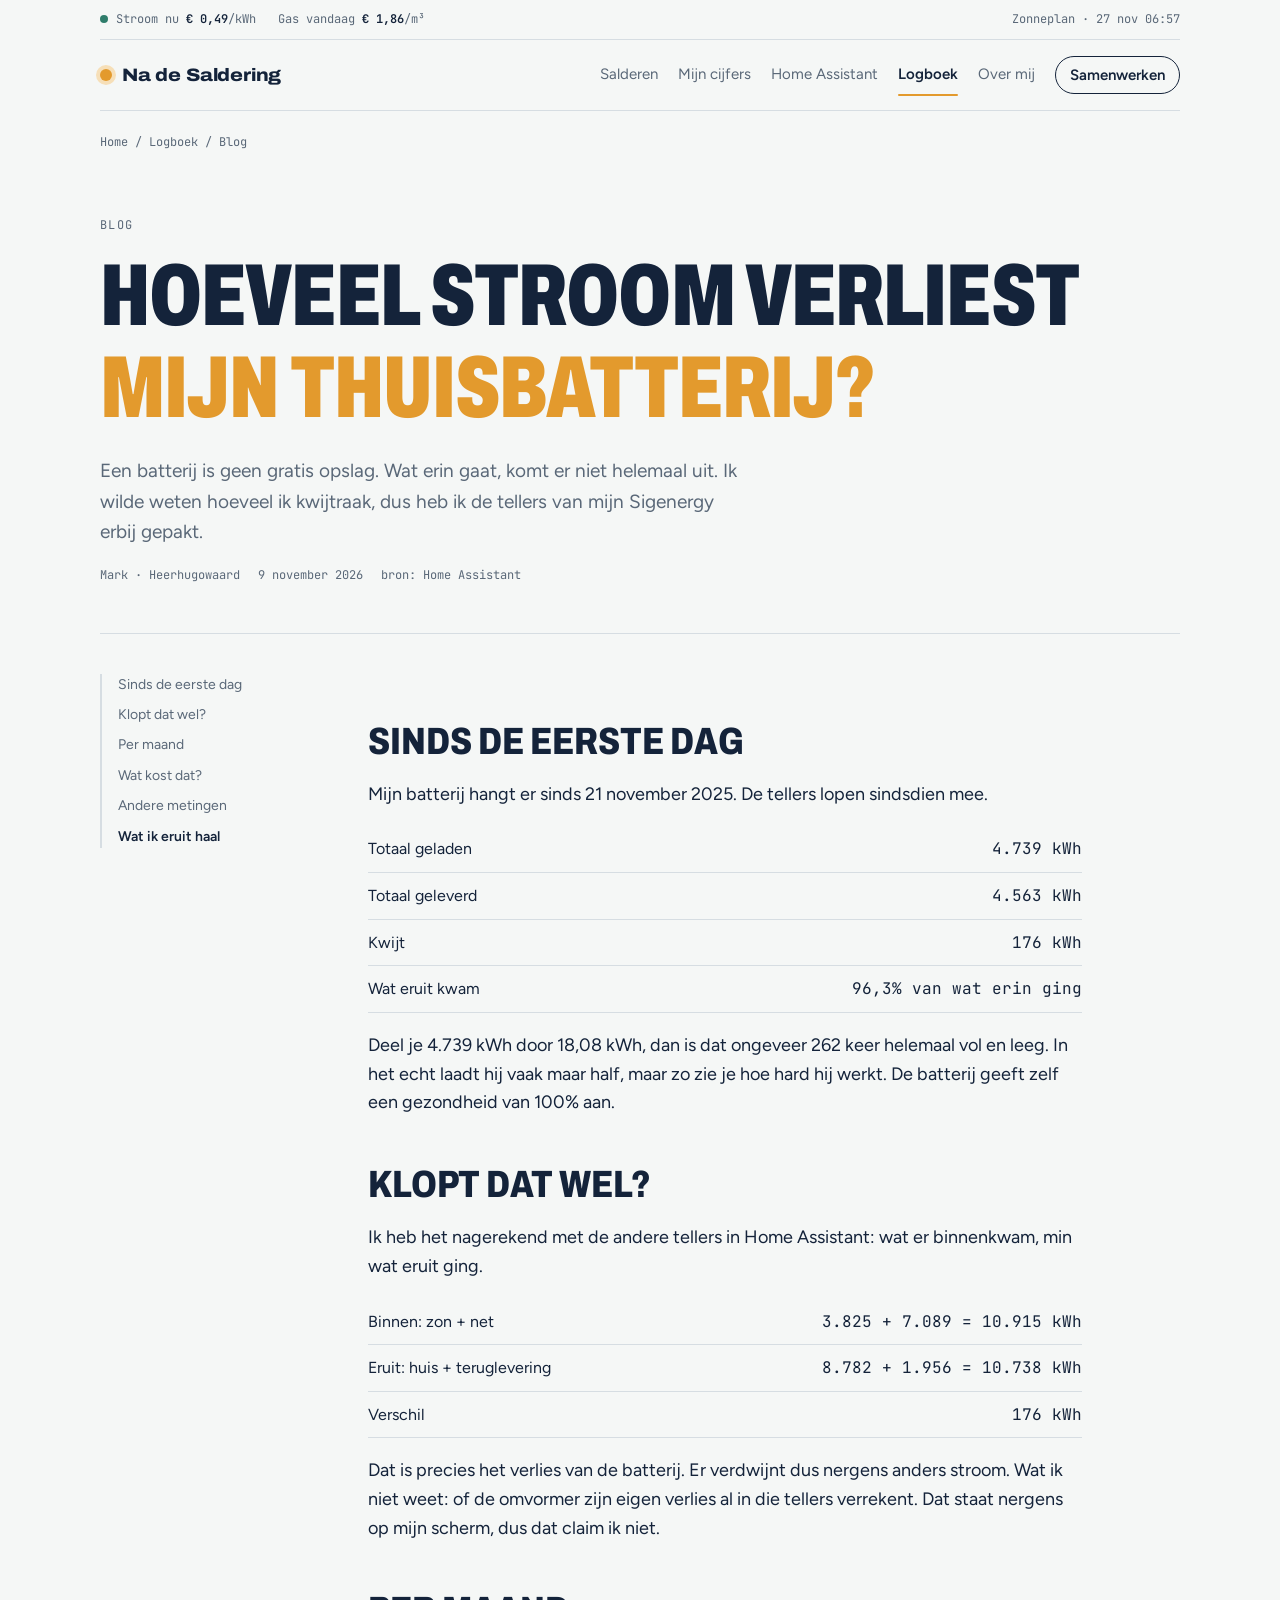
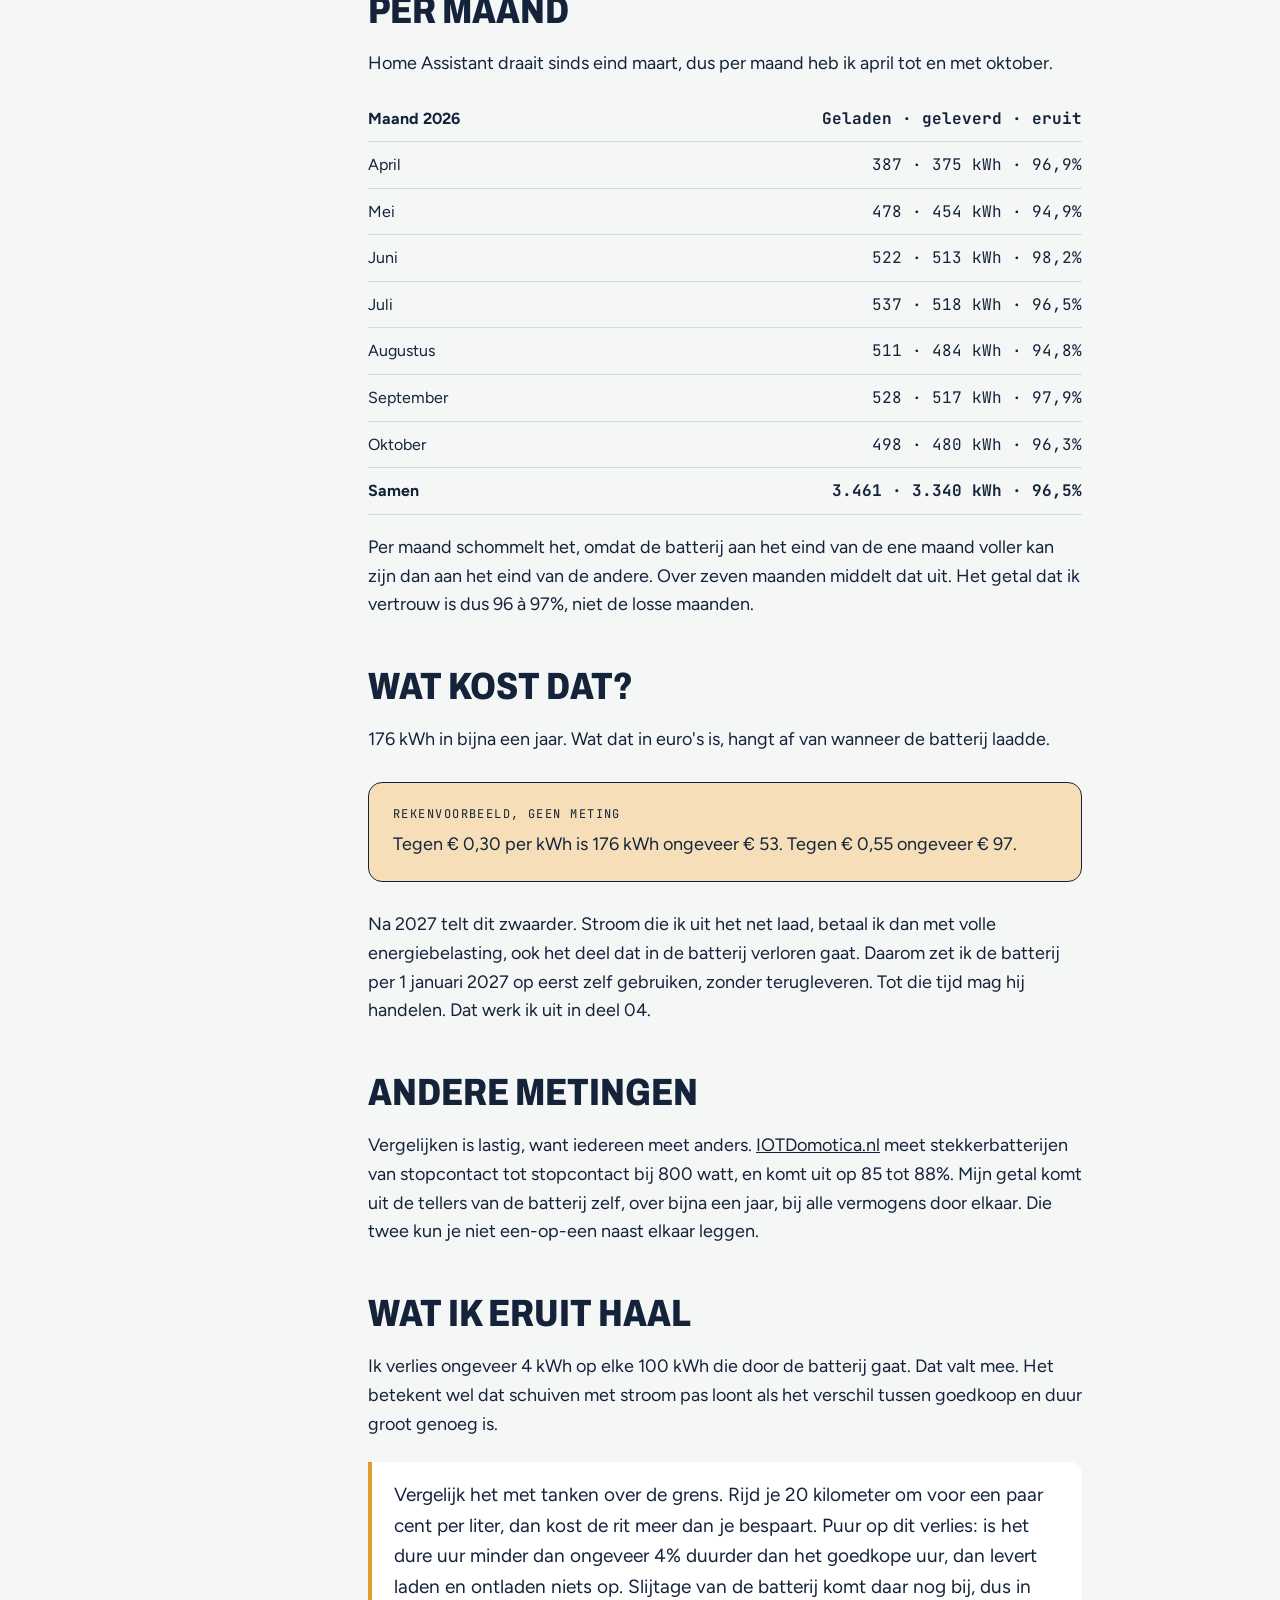
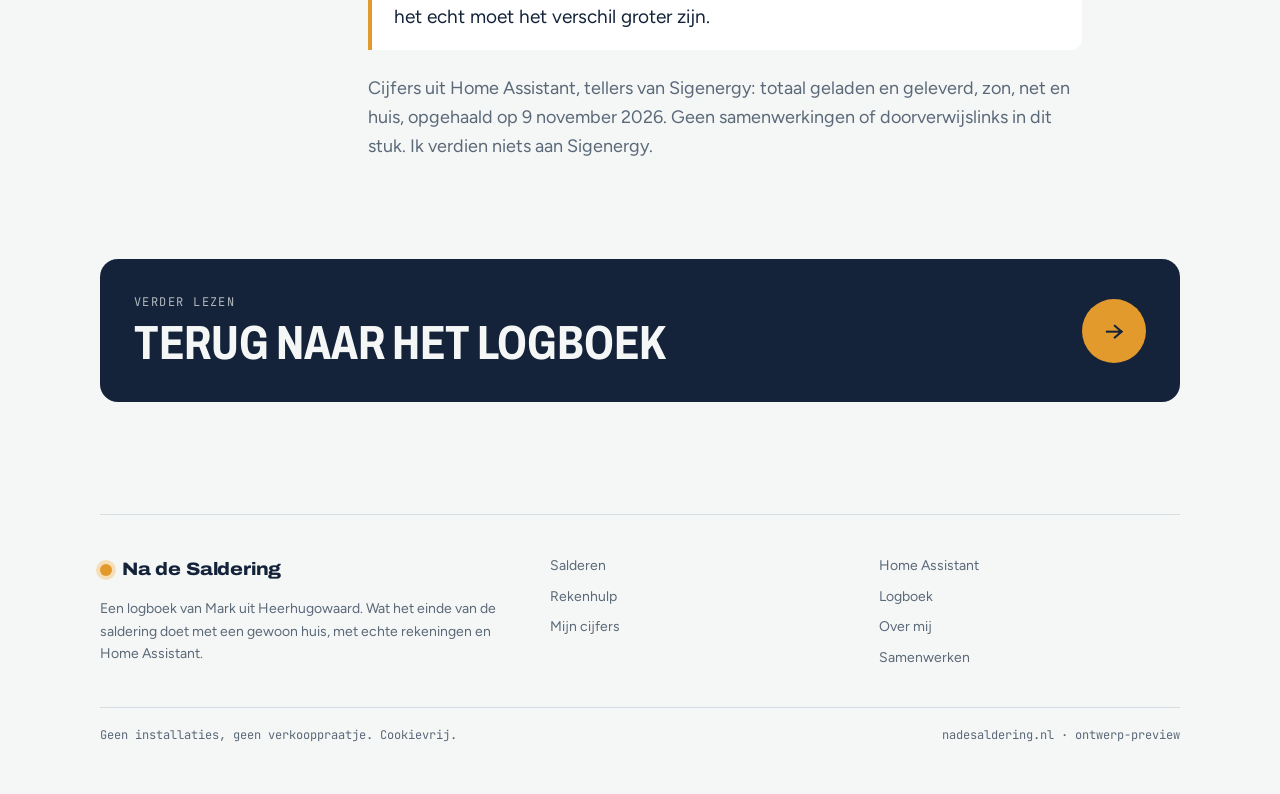
==== commit 4d48c39e: "Dagcijfers 27-11-2026 Co-Authored-By: Claude Opus 5.5 <noreply@anthropic.com> Claude-Session: https:" ====
--- a/batterij-rendement.html
+++ b/batterij-rendement.html
@@ -1,9 +1,9 @@
 <!doctype html><html lang="nl"><head><meta charset="utf-8"><meta name="viewport" content="width=device-width,initial-scale=1,viewport-fit=cover"><title>Blog: Hoeveel stroom verliest <em>mijn thuisbatterij?</em> · Na de Saldering</title><meta name="description" content="Een batterij is geen gratis opslag. Wat erin gaat, komt er niet helemaal uit. Ik wilde weten hoeveel ik kwijtraak, dus heb ik de tellers van mijn Sigenergy erbij gepakt."><meta name="claude:viewport-fit-sides" content="cover"><link rel="preconnect" href="https://fonts.googleapis.com"><link rel="preconnect" href="https://fonts.gstatic.com" crossorigin><link rel="stylesheet" href="https://fonts.googleapis.com/css2?family=Archivo:wdth,wght@62..125,400..900&family=Figtree:wght@400;500;600&family=JetBrains+Mono:wght@400;600&display=swap"><link rel="stylesheet" href="style.css"><script>document.documentElement.classList.add("js")</script></head><body><div class="progress" aria-hidden="true"></div><a class="skip" href="#main">Naar de inhoud</a>
 <div class="bar"><div class="wrap">
   <div class="ticker mono" aria-label="Prijzen bij mij thuis, momentopname">
-    <span><i class="dot"></i>Stroom nu <b>€ 0,40</b>/kWh</span>
-    <span>Gas vandaag <b>€ 1,85</b>/m³</span>
-    <span class="t-src">Zonneplan · 26 nov 06:57</span>
+    <span><i class="dot"></i>Stroom nu <b>€ 0,49</b>/kWh</span>
+    <span>Gas vandaag <b>€ 1,86</b>/m³</span>
+    <span class="t-src">Zonneplan · 27 nov 06:57</span>
   </div>
   <header class="top">
     <a class="logo" href="index.html"><i></i>Na de Saldering</a>
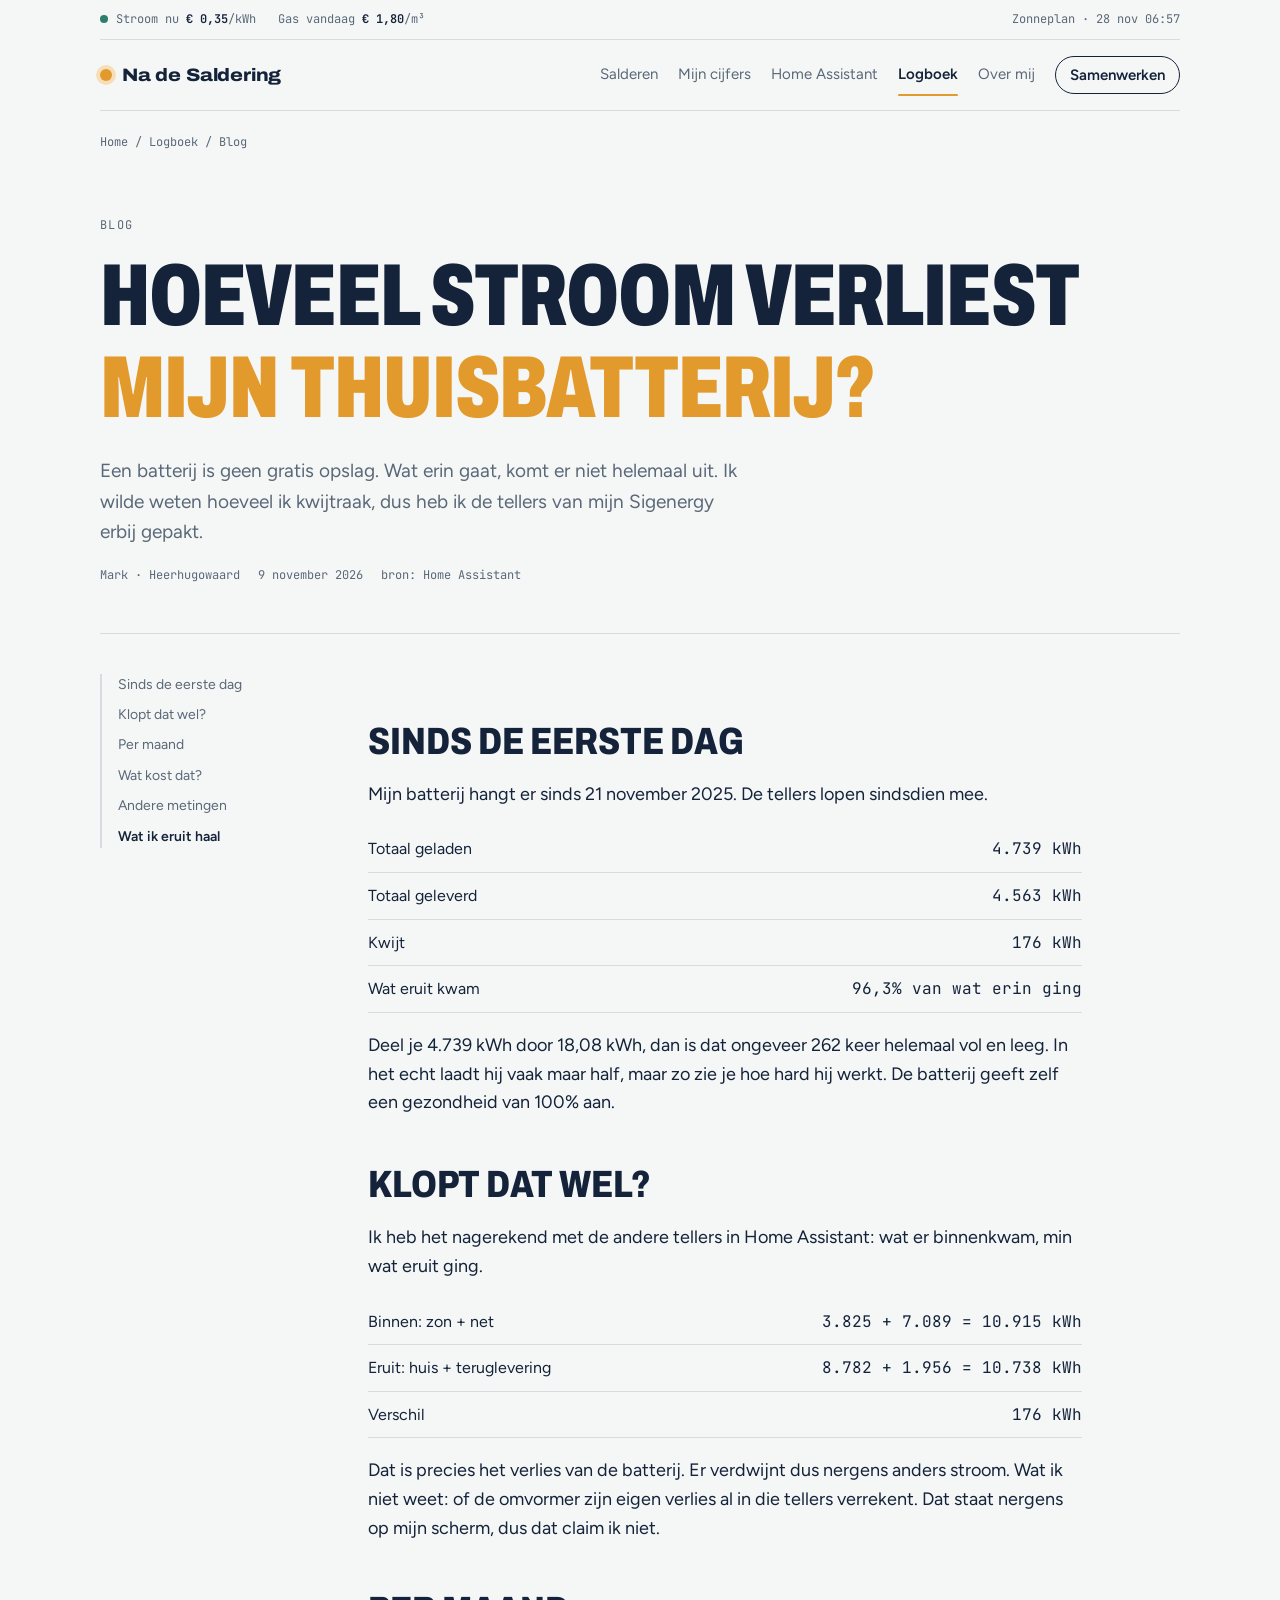
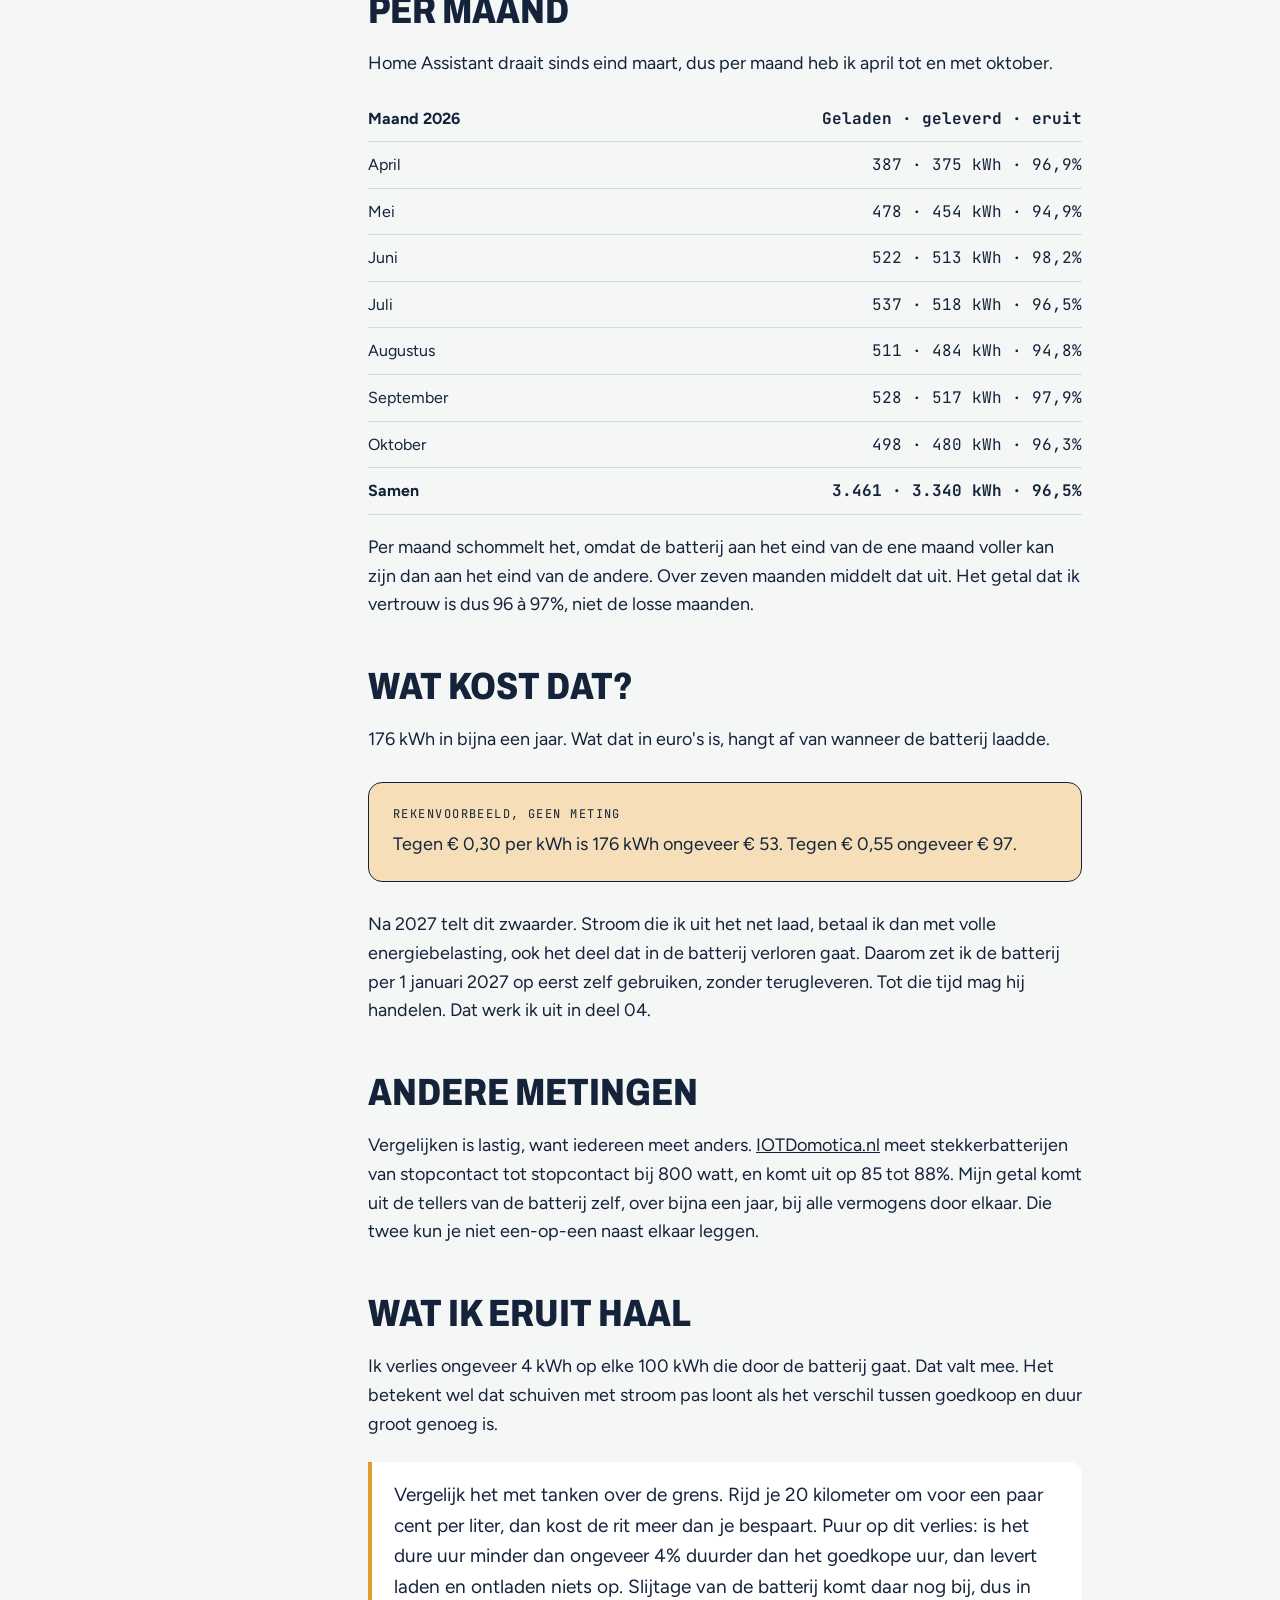
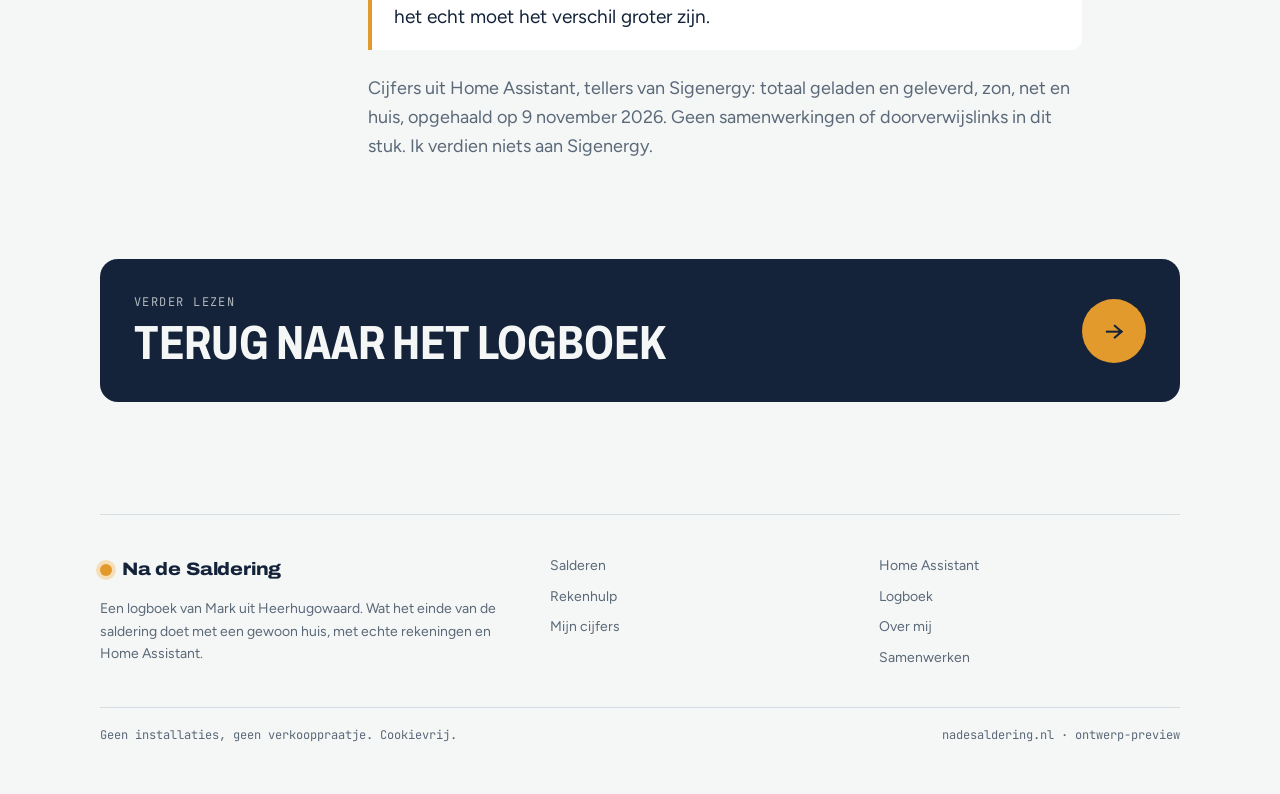
==== commit 9cab1d83: "Dagcijfers 28-11-2026 Co-Authored-By: Claude Opus 5.5 <noreply@anthropic.com> Claude-Session: https:" ====
--- a/batterij-rendement.html
+++ b/batterij-rendement.html
@@ -1,9 +1,9 @@
 <!doctype html><html lang="nl"><head><meta charset="utf-8"><meta name="viewport" content="width=device-width,initial-scale=1,viewport-fit=cover"><title>Blog: Hoeveel stroom verliest <em>mijn thuisbatterij?</em> · Na de Saldering</title><meta name="description" content="Een batterij is geen gratis opslag. Wat erin gaat, komt er niet helemaal uit. Ik wilde weten hoeveel ik kwijtraak, dus heb ik de tellers van mijn Sigenergy erbij gepakt."><meta name="claude:viewport-fit-sides" content="cover"><link rel="preconnect" href="https://fonts.googleapis.com"><link rel="preconnect" href="https://fonts.gstatic.com" crossorigin><link rel="stylesheet" href="https://fonts.googleapis.com/css2?family=Archivo:wdth,wght@62..125,400..900&family=Figtree:wght@400;500;600&family=JetBrains+Mono:wght@400;600&display=swap"><link rel="stylesheet" href="style.css"><script>document.documentElement.classList.add("js")</script></head><body><div class="progress" aria-hidden="true"></div><a class="skip" href="#main">Naar de inhoud</a>
 <div class="bar"><div class="wrap">
   <div class="ticker mono" aria-label="Prijzen bij mij thuis, momentopname">
-    <span><i class="dot"></i>Stroom nu <b>€ 0,49</b>/kWh</span>
-    <span>Gas vandaag <b>€ 1,86</b>/m³</span>
-    <span class="t-src">Zonneplan · 27 nov 06:57</span>
+    <span><i class="dot"></i>Stroom nu <b>€ 0,35</b>/kWh</span>
+    <span>Gas vandaag <b>€ 1,80</b>/m³</span>
+    <span class="t-src">Zonneplan · 28 nov 06:57</span>
   </div>
   <header class="top">
     <a class="logo" href="index.html"><i></i>Na de Saldering</a>
